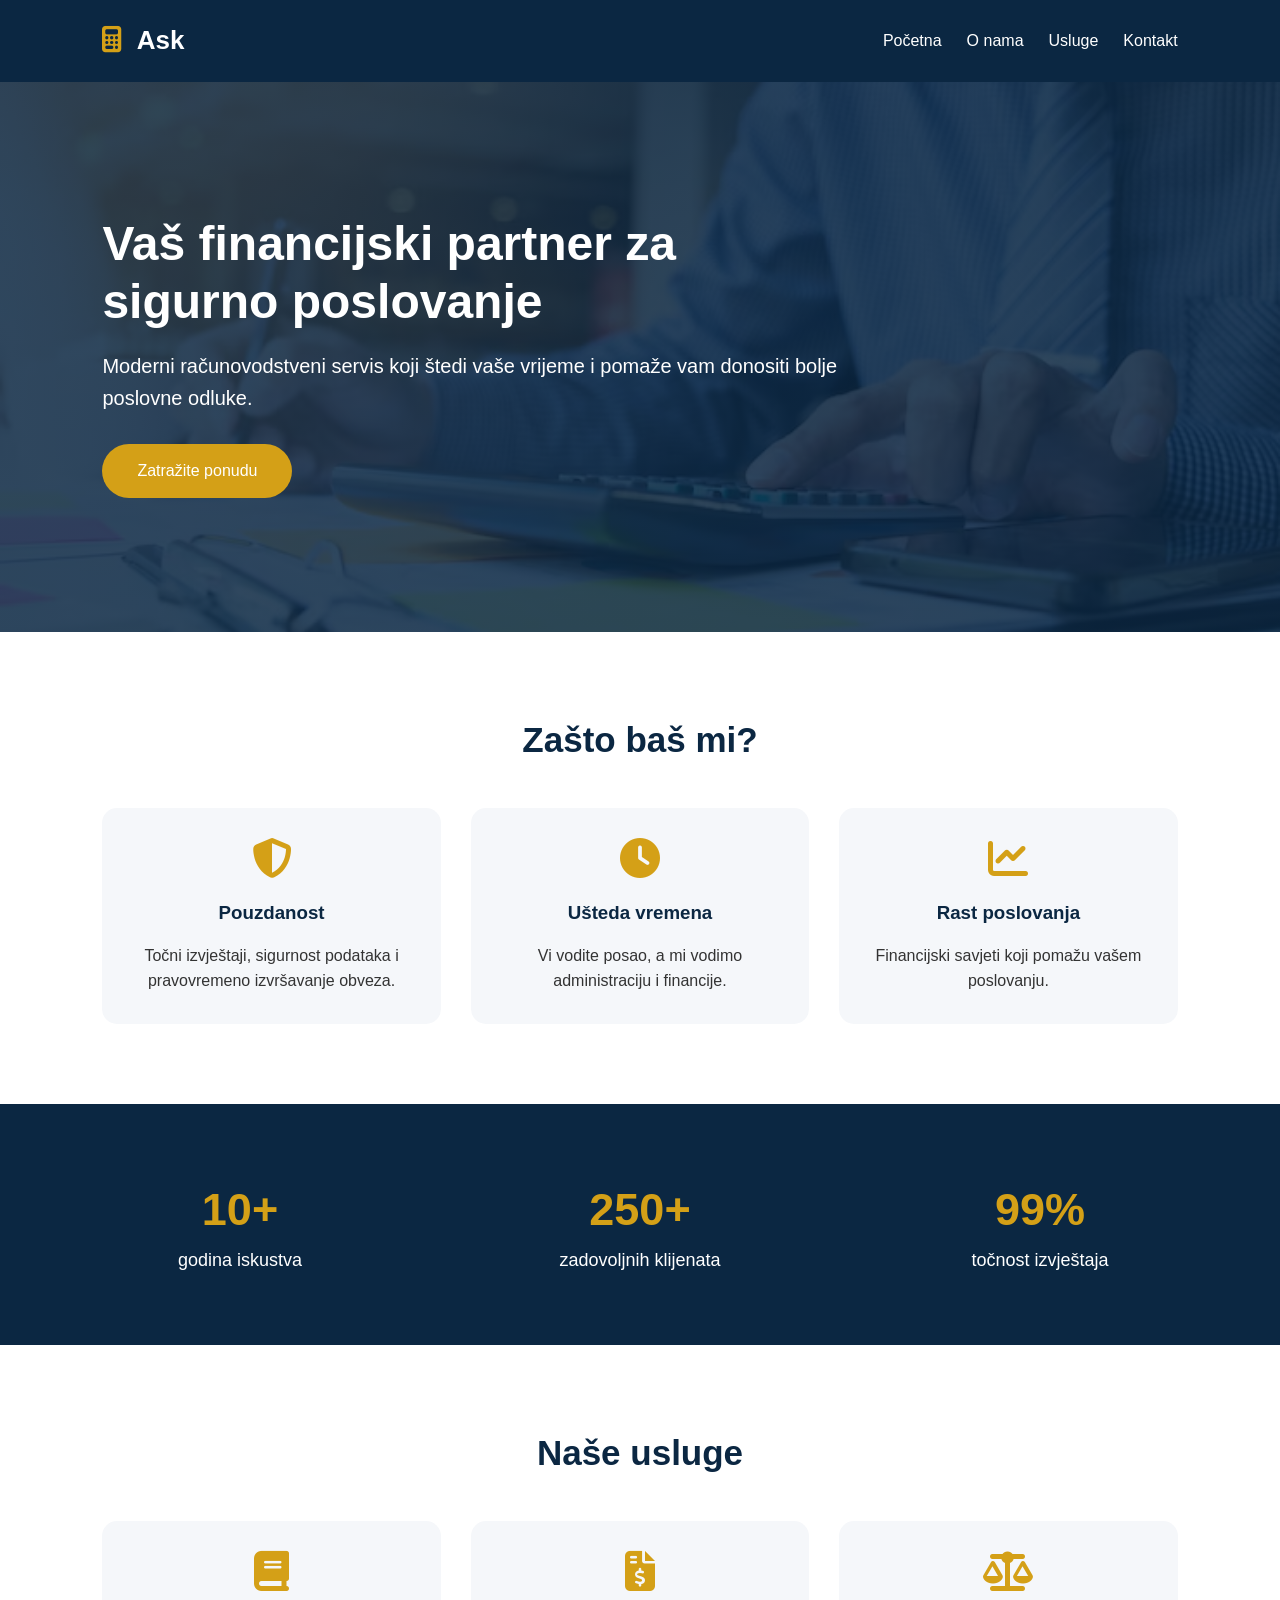
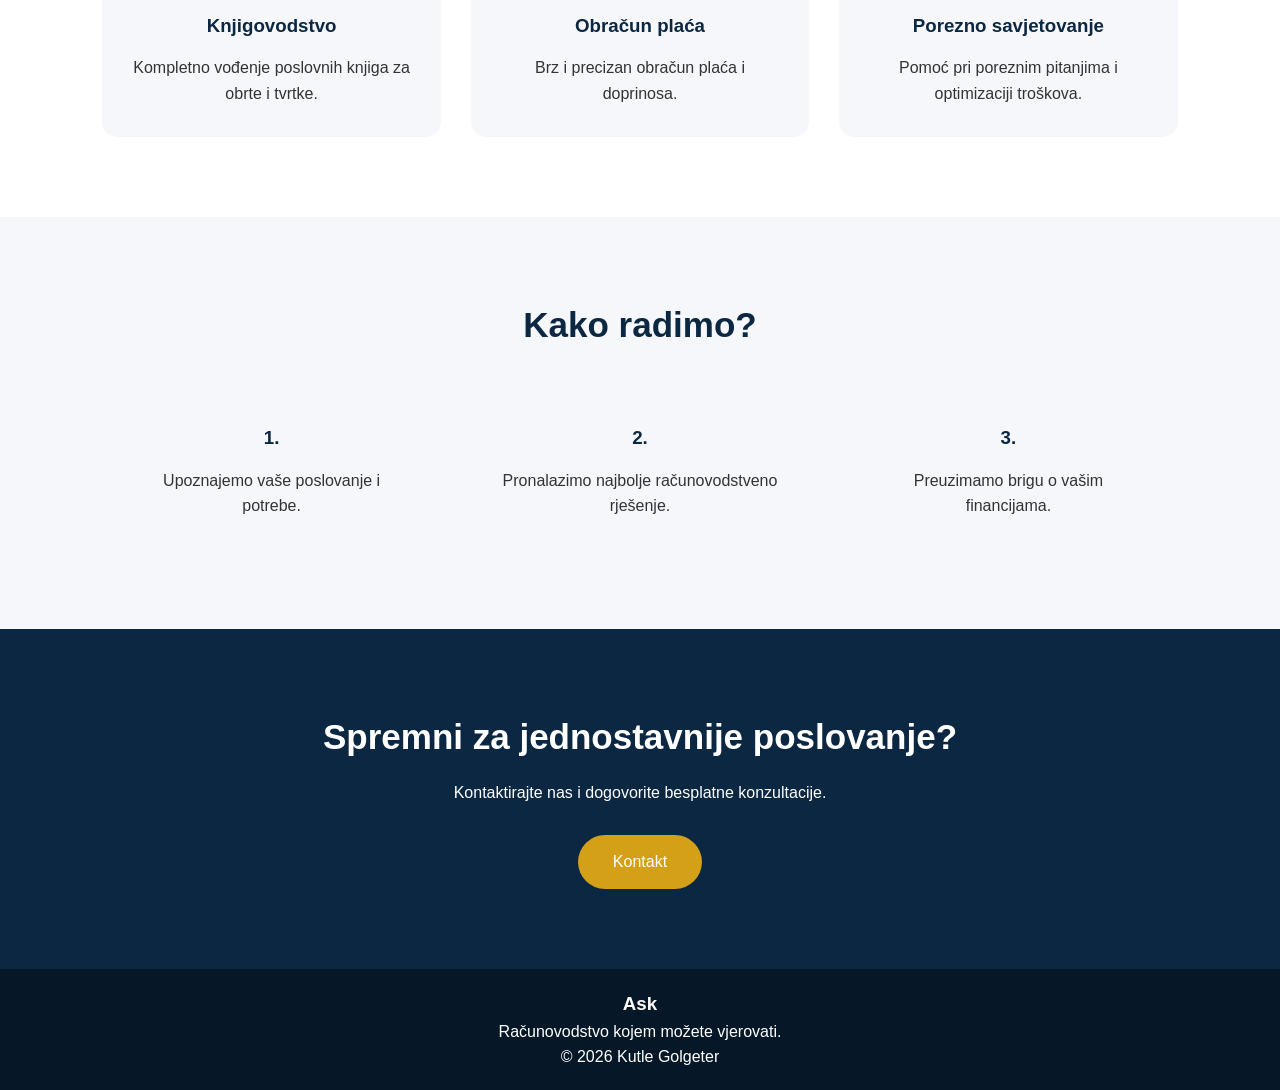
==== index.html @ bf4a8818 "WIP" ====
<!doctype html>
<html lang="hr">
  <head>
    <meta charset="UTF-8" />

    <meta name="viewport" content="width=device-width, initial-scale=1.0" />

    <meta
      name="description"
      content="Aks računovodstveni servis - knjigovodstvo, obračun plaća i porezno savjetovanje za poduzetnike."
    />

    <title>Ask | Računovodstveni servis</title>

    <link rel="stylesheet" href="css/style.css" />

    <!-- Font Awesome ikone -->

    <link
      rel="stylesheet"
      href="https://cdnjs.cloudflare.com/ajax/libs/font-awesome/6.5.1/css/all.min.css"
    />
  </head>

  <body>
    <header>
      <div class="logo">
        <i class="fa-solid fa-calculator"></i>

        Ask
      </div>

      <nav id="menu">
        <a href="index.html">Početna</a>
        <a href="o-nama.html">O nama</a>
        <a href="usluge.html">Usluge</a>
        <a href="kontakt.html">Kontakt</a>
      </nav>

      <div class="hamburger" onclick="toggleMenu()">
        <i class="fa-solid fa-bars"></i>
      </div>
    </header>

    <section class="hero">
      <div class="hero-content">
        <h1>Vaš financijski partner za sigurno poslovanje</h1>

        <p>
          Moderni računovodstveni servis koji štedi vaše vrijeme i pomaže vam
          donositi bolje poslovne odluke.
        </p>

        <a class="btn" href="kontakt.html"> Zatražite ponudu </a>
      </div>
    </section>

    <section>
      <h2 class="title">Zašto baš mi?</h2>

      <div class="services">
        <div class="card">
          <i class="fa-solid fa-shield-halved icon"></i>

          <h3>Pouzdanost</h3>

          <p>
            Točni izvještaji, sigurnost podataka i pravovremeno izvršavanje
            obveza.
          </p>
        </div>

        <div class="card">
          <i class="fa-solid fa-clock icon"></i>

          <h3>Ušteda vremena</h3>

          <p>Vi vodite posao, a mi vodimo administraciju i financije.</p>
        </div>

        <div class="card">
          <i class="fa-solid fa-chart-line icon"></i>

          <h3>Rast poslovanja</h3>

          <p>Financijski savjeti koji pomažu vašem poslovanju.</p>
        </div>
      </div>
    </section>

    <section class="stats">
      <div class="stats-container">
        <div>
          <h2>10+</h2>
          <p>godina iskustva</p>
        </div>

        <div>
          <h2>250+</h2>
          <p>zadovoljnih klijenata</p>
        </div>

        <div>
          <h2>99%</h2>
          <p>točnost izvještaja</p>
        </div>
      </div>
    </section>

    <section>
      <h2 class="title">Naše usluge</h2>

      <div class="services">
        <div class="card">
          <i class="fa-solid fa-book icon"></i>

          <h3>Knjigovodstvo</h3>

          <p>Kompletno vođenje poslovnih knjiga za obrte i tvrtke.</p>
        </div>

        <div class="card">
          <i class="fa-solid fa-file-invoice-dollar icon"></i>

          <h3>Obračun plaća</h3>

          <p>Brz i precizan obračun plaća i doprinosa.</p>
        </div>

        <div class="card">
          <i class="fa-solid fa-scale-balanced icon"></i>

          <h3>Porezno savjetovanje</h3>

          <p>Pomoć pri poreznim pitanjima i optimizaciji troškova.</p>
        </div>
      </div>
    </section>

    <section class="process">
      <h2 class="title">Kako radimo?</h2>

      <div class="services">
        <div class="card">
          <h3>1.</h3>

          <p>Upoznajemo vaše poslovanje i potrebe.</p>
        </div>

        <div class="card">
          <h3>2.</h3>

          <p>Pronalazimo najbolje računovodstveno rješenje.</p>
        </div>

        <div class="card">
          <h3>3.</h3>

          <p>Preuzimamo brigu o vašim financijama.</p>
        </div>
      </div>
    </section>

    <section class="contact">
      <h2>Spremni za jednostavnije poslovanje?</h2>

      <p>Kontaktirajte nas i dogovorite besplatne konzultacije.</p>

      <a class="btn" href="kontakt.html"> Kontakt </a>
    </section>

    <footer>
      <h3>Ask</h3>

      <p>Računovodstvo kojem možete vjerovati.</p>

      <p>© 2026 Kutle Golgeter</p>
    </footer>

    <script>
      function toggleMenu() {
        document.getElementById("menu").classList.toggle("active");
      }
    </script>
  </body>
</html>
---- css/style.css ----
* {
  margin: 0;
  padding: 0;
  box-sizing: border-box;
}

html {
  scroll-behavior: smooth;
}

body {
  font-family: "Segoe UI", Arial, sans-serif;
  color: #333;
  line-height: 1.6;
  overflow-x: hidden;
}

/* HEADER */

header {
  background: #0b2742;
  color: white;
  padding: 20px 8%;
  position: relative;
  display: flex;
  justify-content: space-between;
  align-items: center;
  flex-wrap: wrap;
}

.logo {
  font-size: 26px;
  font-weight: 700;
}

nav {
  display: flex;
  gap: 25px;
}

nav a {
  color: white;
  text-decoration: none;
  transition: 0.3s;
}

nav a:hover {
  color: #d4a017;
}

/* HERO */

.hero {
  min-height: 550px;

  display: flex;

  align-items: center;

  padding: 60px 8%;

  color: white;

  background:
    linear-gradient(rgba(11, 39, 66, 0.85), rgba(11, 39, 66, 0.85)),
    url("../images/slika.jpg");

  background-size: cover;

  background-position: center;
}

.hero div {
  max-width: 750px;
}

.hero h1 {
  font-size: clamp(32px, 5vw, 48px);

  line-height: 1.2;
}

.hero p {
  font-size: clamp(16px, 2vw, 20px);

  margin-top: 20px;
}

/* BUTTON */

.btn {
  display: inline-block;

  margin-top: 30px;

  padding: 14px 35px;

  background: #d4a017;

  color: white;

  text-decoration: none;

  border-radius: 30px;

  transition: 0.3s;
}

.btn:hover {
  transform: translateY(-3px);
}

/* SECTIONS */

section {
  padding: 80px 8%;
}

.title {
  text-align: center;

  color: #0b2742;

  font-size: clamp(28px, 4vw, 35px);

  margin-bottom: 40px;
}

/* CONTENT */

.content {
  max-width: 900px;

  margin: auto;

  text-align: center;

  font-size: 18px;
}

/* SERVICES */

.services {
  display: grid;

  grid-template-columns: repeat(auto-fit, minmax(250px, 1fr));

  gap: 30px;
}

.card {
  background: #f5f7fa;

  padding: 30px;

  border-radius: 15px;

  text-align: center;

  transition: 0.3s;
}

.card:hover {
  transform: translateY(-5px);
}

.card h3 {
  color: #0b2742;

  margin-bottom: 15px;
}

/* CONTACT */

.contact {
  background: #0b2742;

  color: white;

  text-align: center;
}

form {
  max-width: 500px;

  margin: 30px auto;
}

input,
textarea {
  width: 100%;

  padding: 15px;

  margin-bottom: 15px;

  border-radius: 8px;

  border: none;

  font-size: 16px;
}

textarea {
  resize: vertical;

  min-height: 120px;
}

button {
  padding: 14px 35px;

  background: #d4a017;

  border: none;

  color: white;

  border-radius: 30px;

  cursor: pointer;

  font-size: 16px;
}

/* FOOTER */

footer {
  background: #061827;

  color: white;

  text-align: center;

  padding: 20px;
}

/* TABLET */

@media (max-width: 900px) {
  header {
    padding: 20px 5%;
  }

  section {
    padding: 60px 5%;
  }

  .hero {
    padding: 50px 5%;
  }
}


/* MODERN DODACI */

.logo i {
  color: #d4a017;

  margin-right: 8px;
}

.hamburger {
  display: none;

  font-size: 28px;

  cursor: pointer;
}

.icon {
  font-size: 40px;

  color: #d4a017;

  margin-bottom: 20px;
}

.card {
  transition: 0.4s;
}

.card:hover {
  transform: translateY(-10px);

  box-shadow: 0 15px 30px rgba(0, 0, 0, 0.15);
}

/* FIX STATS */

.stats {
  width: 100%;
  background: #0b2742;
  padding: 70px 0;
}

.stats-container {
  width: 100%;
  max-width: 1200px;
  margin: 0 auto;

  display: flex;
  flex-direction: row;

  justify-content: space-around;
  align-items: center;

  text-align: center;
}

.stats-container div {
  flex: 1;
}

.stats-container h2 {
  font-size: 45px;
  color: #d4a017;
  margin: 0;
}

.stats-container p {
  color: white;
  font-size: 18px;
}

@media (max-width: 700px) {
  .stats-container {
    flex-direction: column;
  }
}

.process {
  background: #f5f7fa;
}

.contact h2 {
  font-size: 35px;

  margin-bottom: 15px;
}

/* ANIMACIJE */

.hero-content {
  animation: show 0.9s ease;
}

@keyframes show {
  from {
    opacity: 0;

    transform: translateY(40px);
  }

  to {
    opacity: 1;

    transform: translateY(0);
  }
}

/* MOBILE MENU */

/* HAMBURGER MENU */

.hamburger {

    display:none;

    font-size:30px;

    cursor:pointer;

    color:white;

    margin-left:auto;

}

@media(max-width:700px){


header{

    flex-direction:row;

    justify-content:space-between;

    align-items:center;

    padding:20px 5%;

}


nav{

    display:none;

    position:absolute;

    top:75px;

    left:0;

    width:100%;

    background:#0b2742;

    flex-direction:column;

    text-align:center;

    padding:20px 0;

}


nav.active{

    display:flex;

}



.hamburger{

    display:block;

}


}
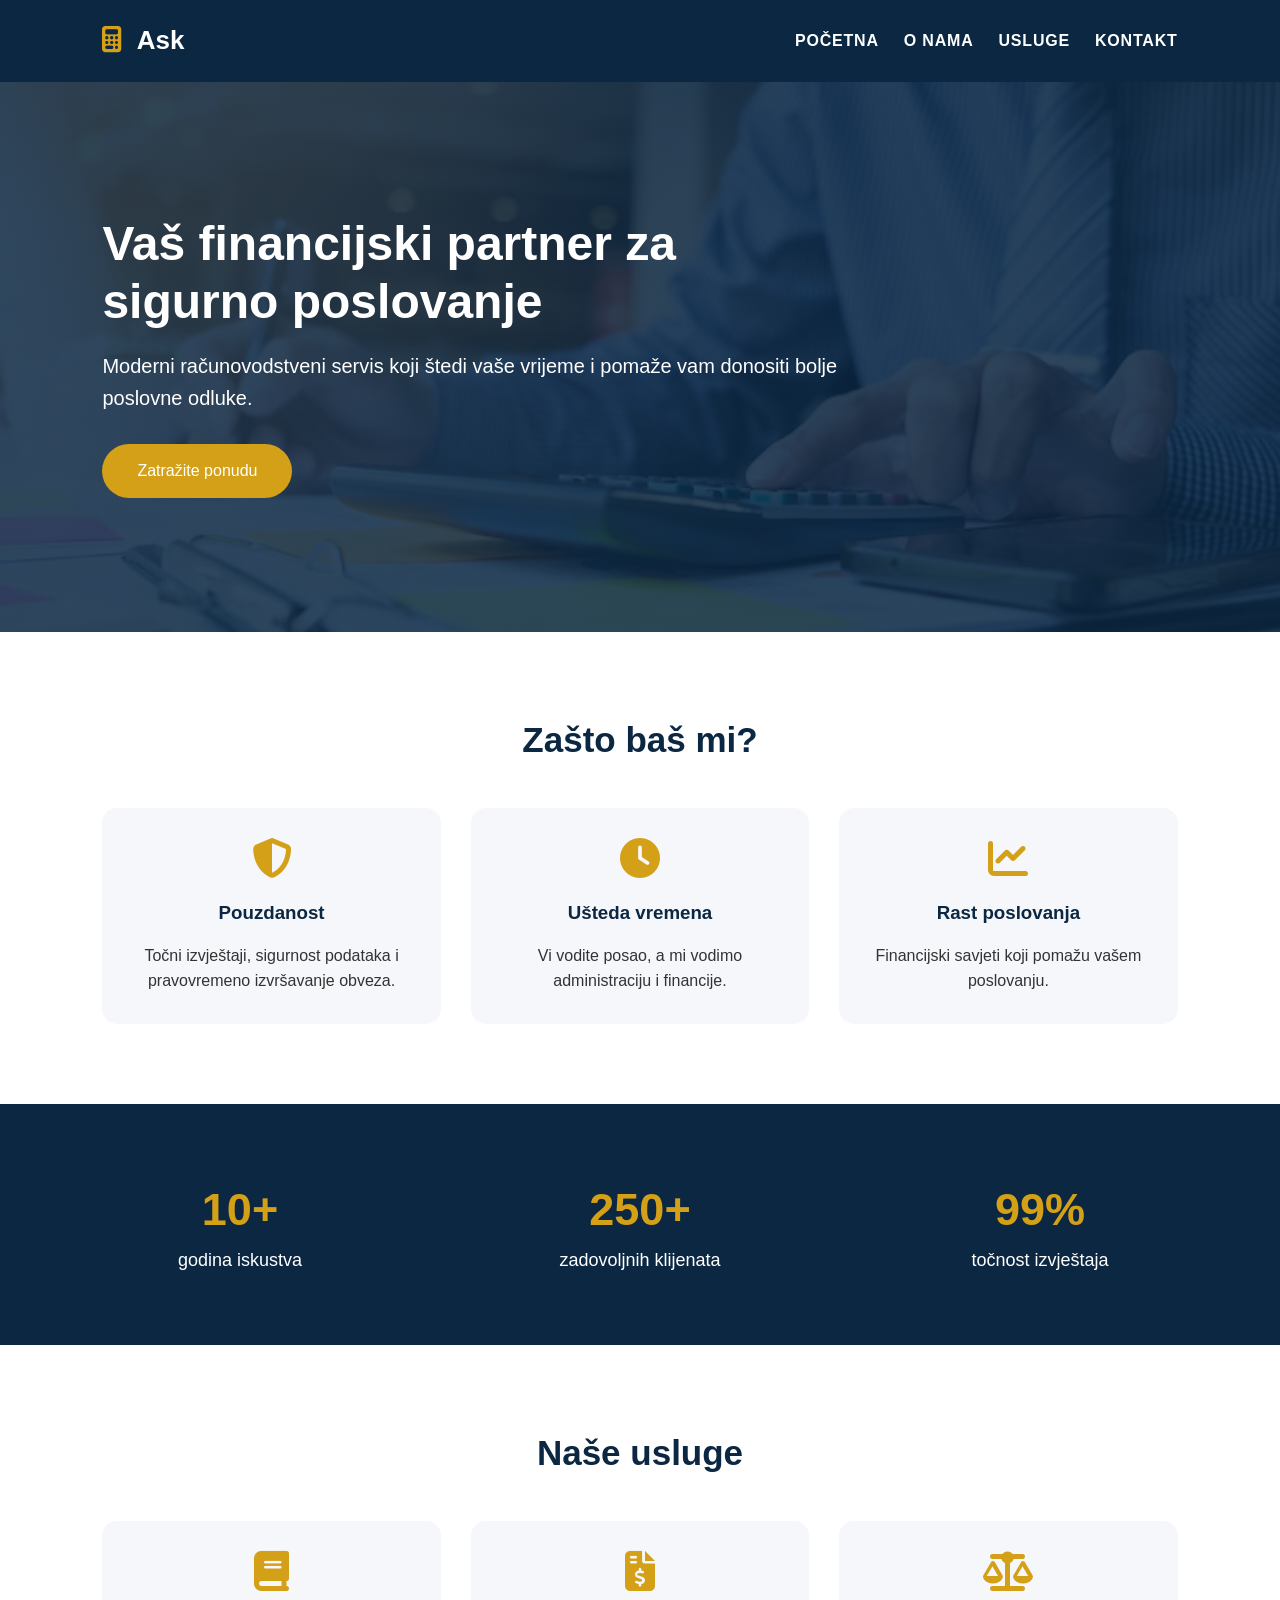
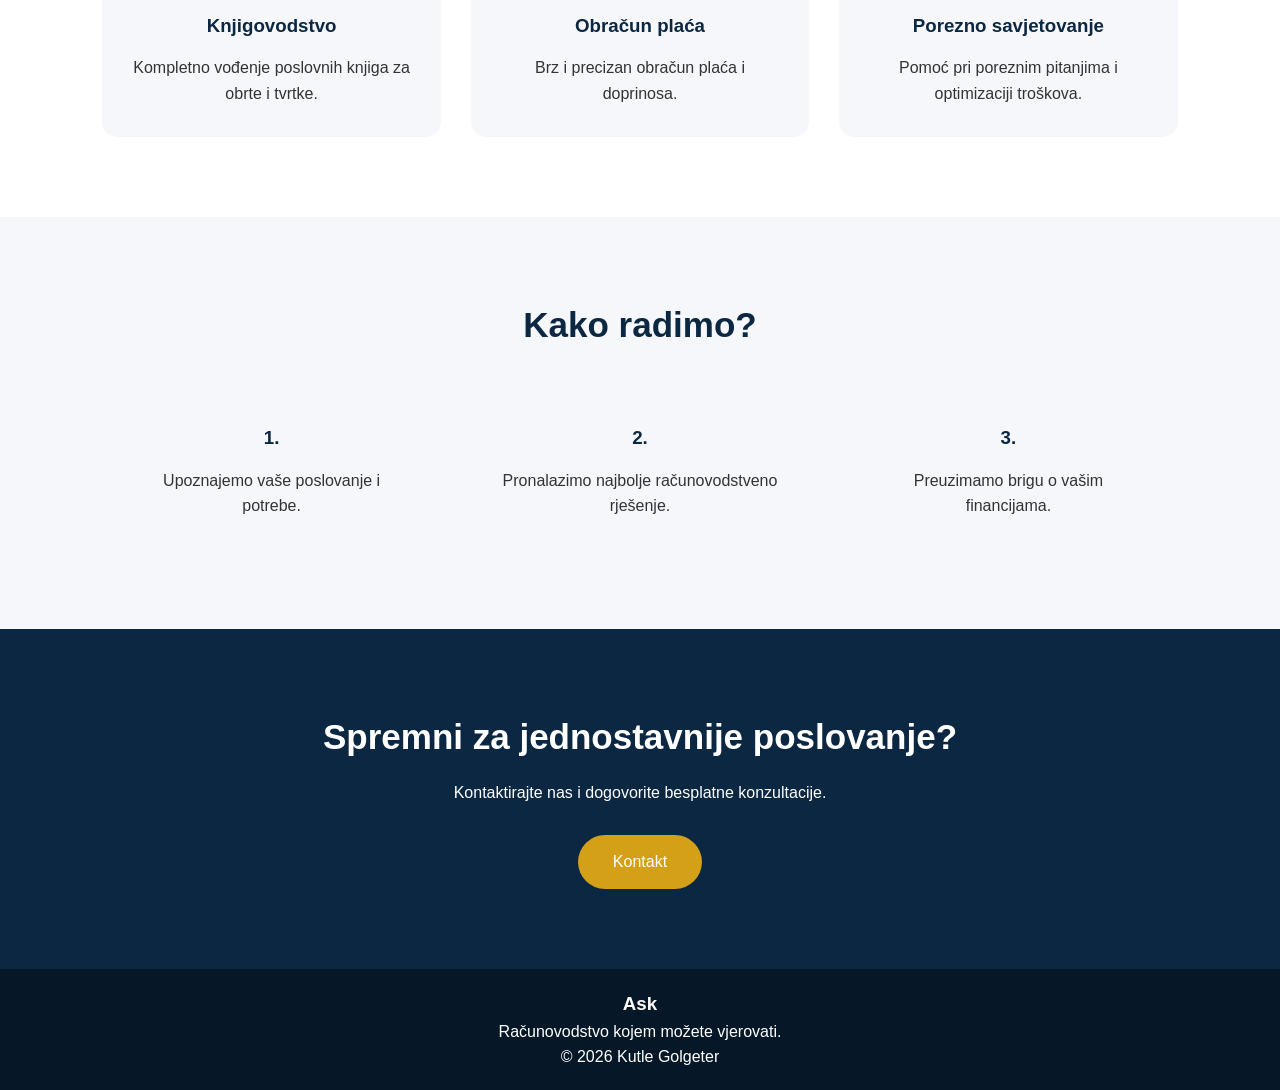
==== commit 26fa2457: "WIP" ====
--- a/index.html
+++ b/index.html
@@ -26,15 +26,14 @@
     <header>
       <div class="logo">
         <i class="fa-solid fa-calculator"></i>
-
         Ask
       </div>
 
       <nav id="menu">
-        <a href="index.html">Početna</a>
-        <a href="o-nama.html">O nama</a>
-        <a href="usluge.html">Usluge</a>
-        <a href="kontakt.html">Kontakt</a>
+        <a href="index.html">POČETNA</a>
+        <a href="o-nama.html">O NAMA</a>
+        <a href="usluge.html">USLUGE</a>
+        <a href="kontakt.html">KONTAKT</a>
       </nav>
 
       <div class="hamburger" onclick="toggleMenu()">
--- a/css/style.css
+++ b/css/style.css
@@ -41,13 +41,31 @@
 nav a {
   color: white;
   text-decoration: none;
-  transition: 0.3s;
+  font-weight: 700;
+  font-size: 16px;
+  letter-spacing: 0.8px;
+  position: relative;
+  transition: 0.3s ease;
+}
+
+nav a::after {
+  content: "";
+  position: absolute;
+  left: 0;
+  bottom: -6px;
+  width: 0;
+  height: 2px;
+  background:  #d4a017;;
+  transition: width 0.3s ease;
+}
+
+nav a:hover::after {
+  width: 100%;
 }
 
 nav a:hover {
-  color: #d4a017;
-}
-
+  color:  #d4a017;
+}
 /* HERO */
 
 .hero {
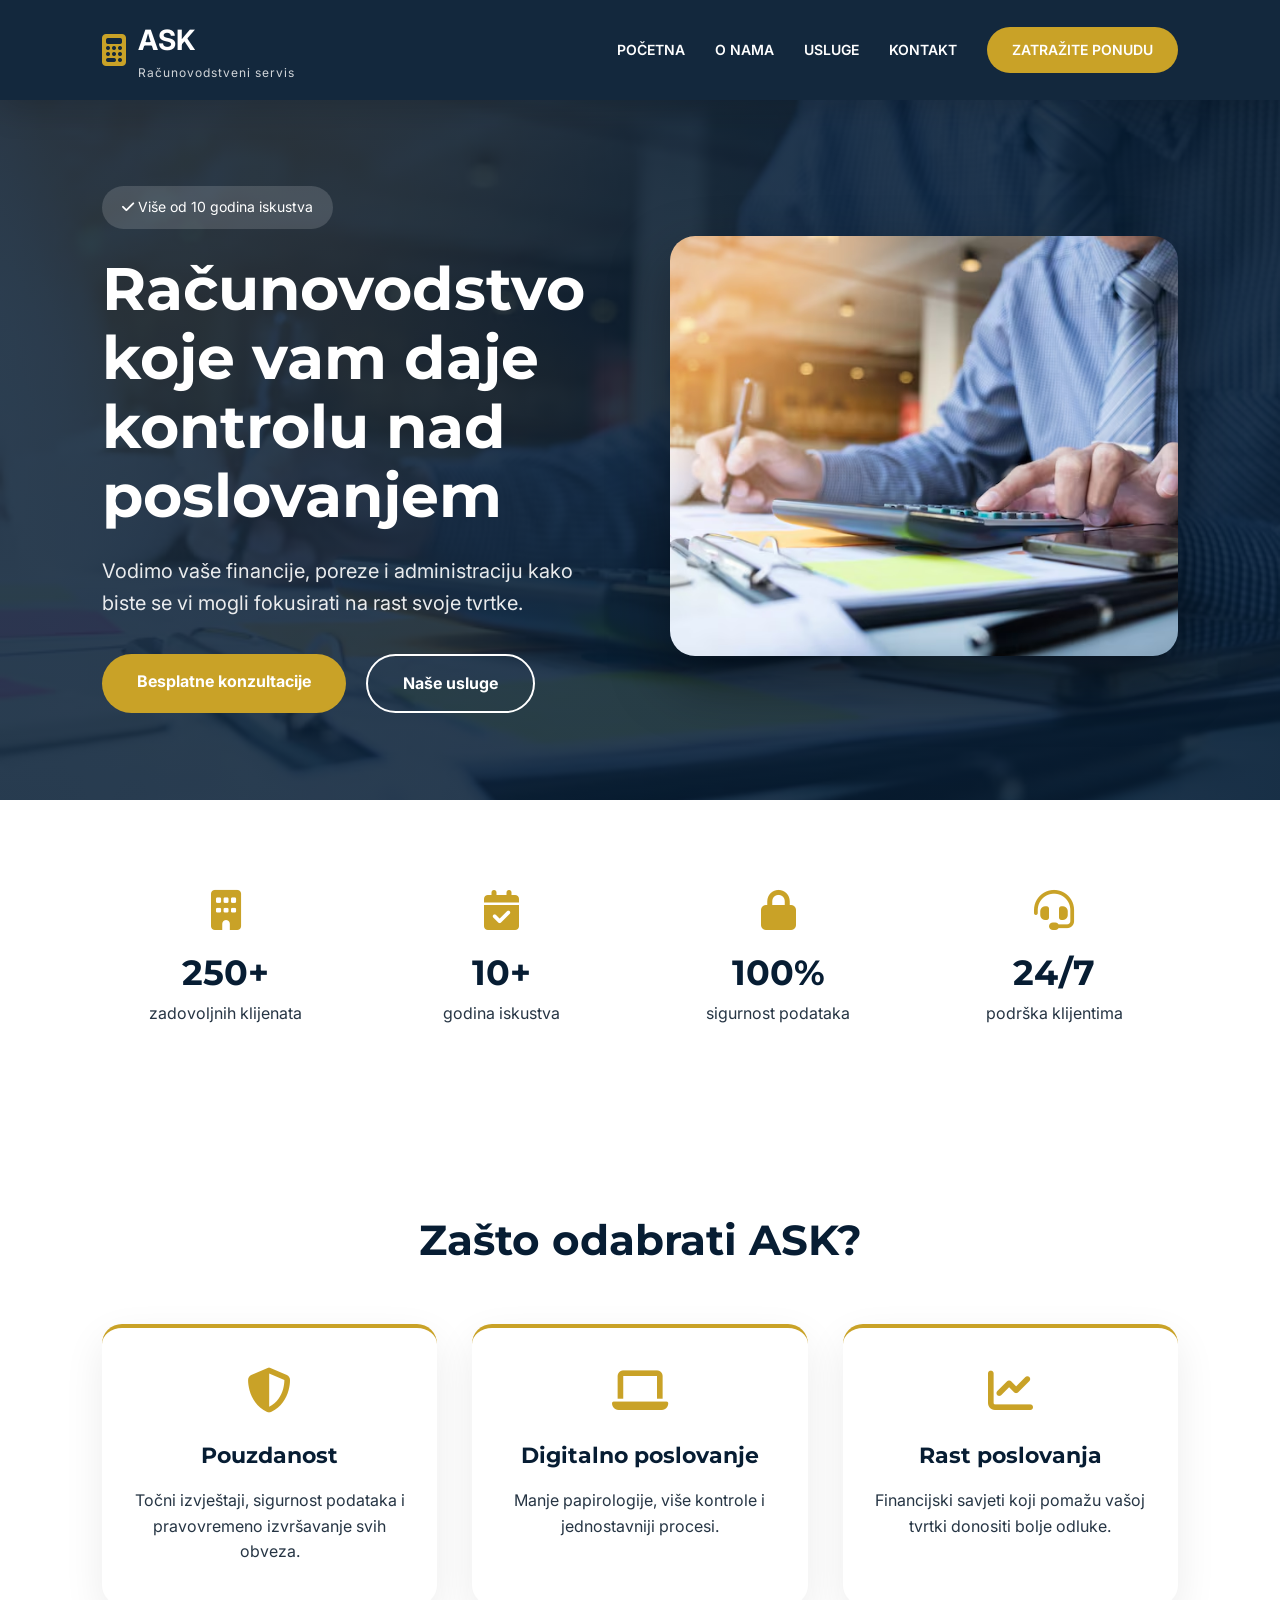
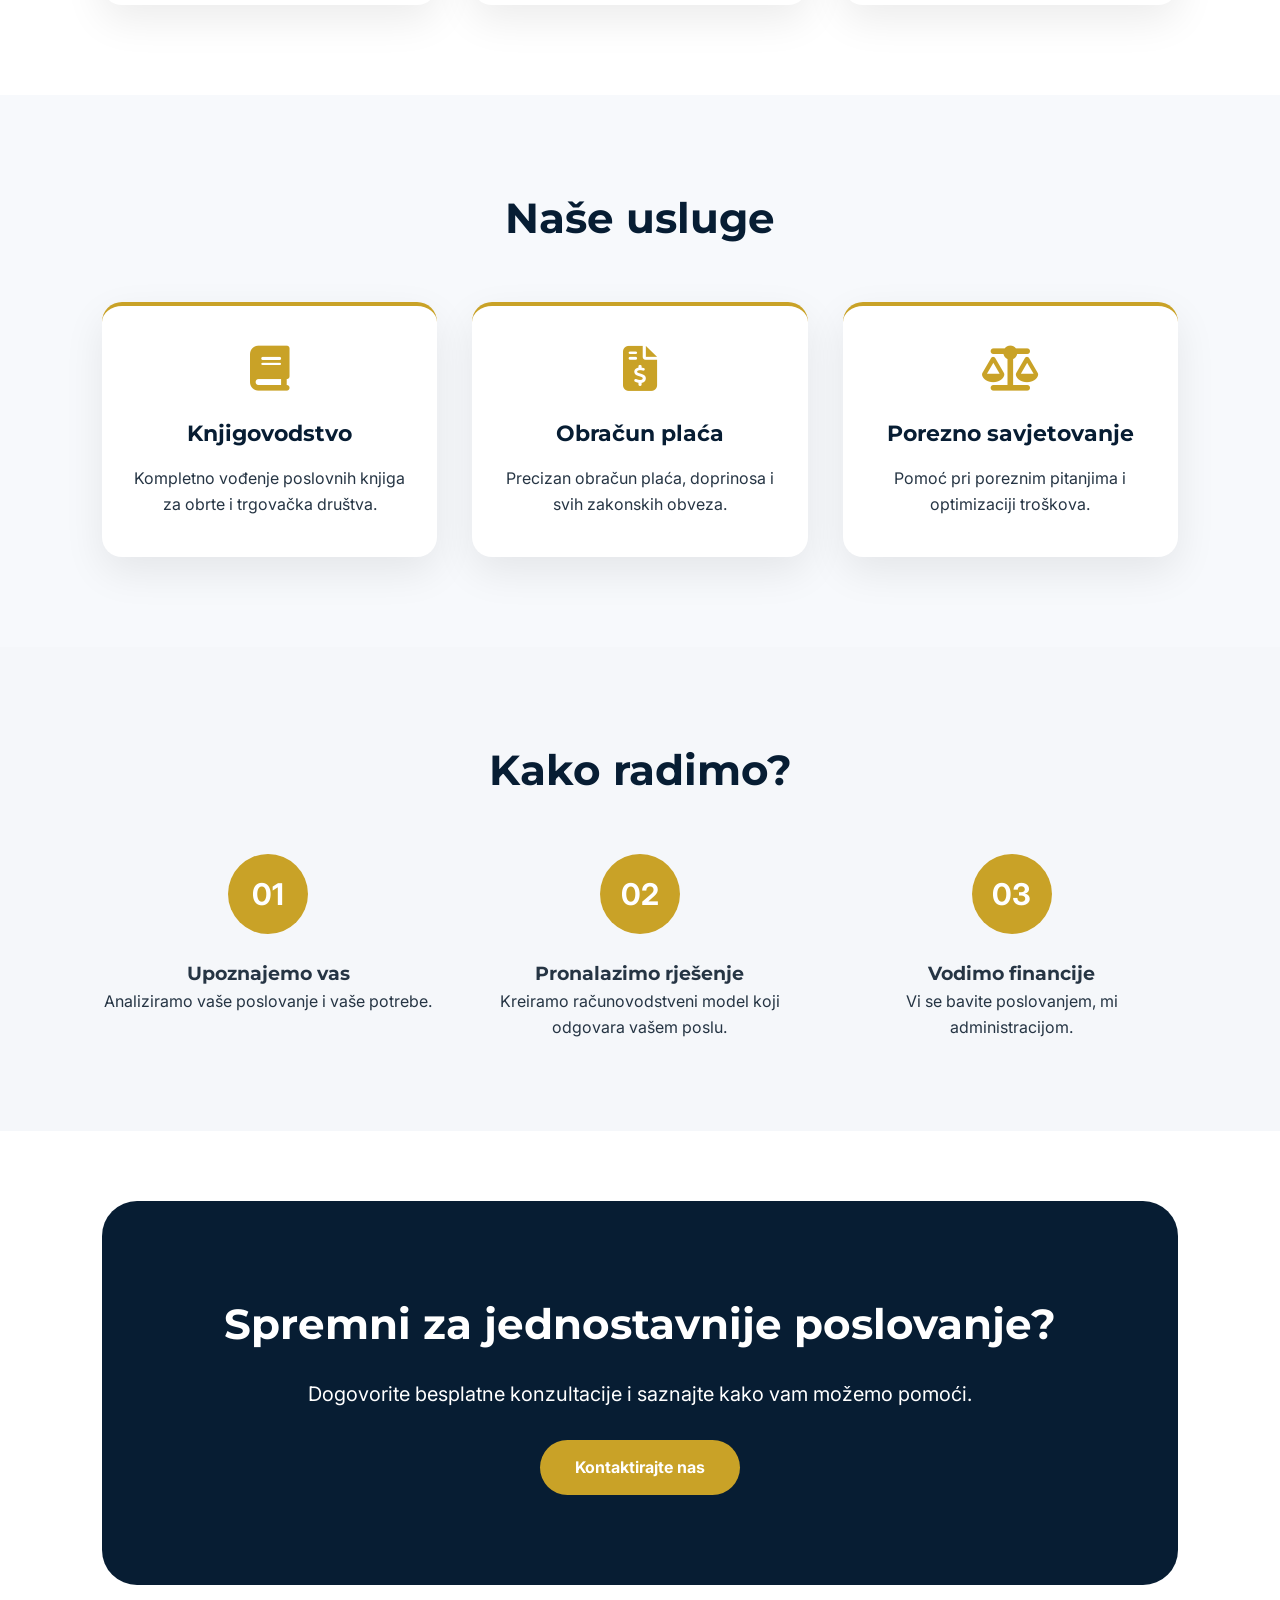
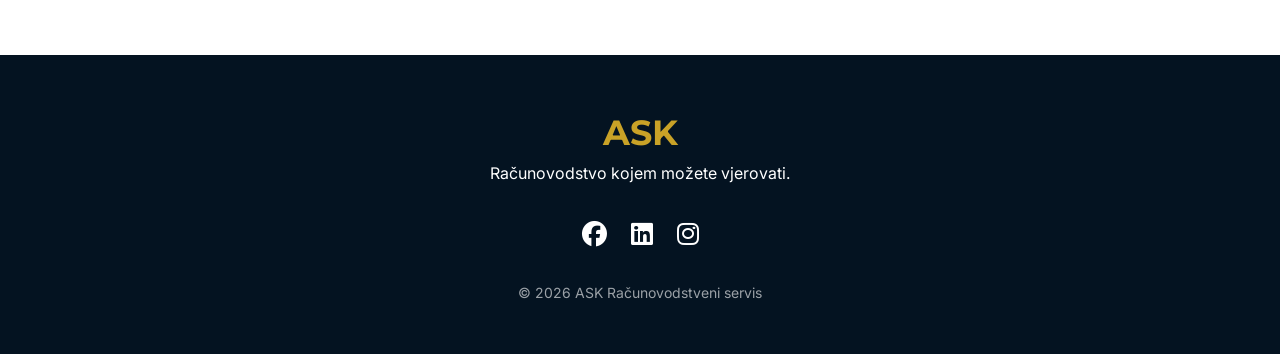
==== commit bfabd1b4: "redesign" ====
--- a/index.html
+++ b/index.html
@@ -1,185 +1,568 @@
 <!doctype html>
 <html lang="hr">
-  <head>
-    <meta charset="UTF-8" />
-
-    <meta name="viewport" content="width=device-width, initial-scale=1.0" />
-
-    <meta
-      name="description"
-      content="Aks računovodstveni servis - knjigovodstvo, obračun plaća i porezno savjetovanje za poduzetnike."
-    />
-
-    <title>Ask | Računovodstveni servis</title>
-
-    <link rel="stylesheet" href="css/style.css" />
-
-    <!-- Font Awesome ikone -->
-
-    <link
-      rel="stylesheet"
-      href="https://cdnjs.cloudflare.com/ajax/libs/font-awesome/6.5.1/css/all.min.css"
-    />
-  </head>
-
-  <body>
-    <header>
-      <div class="logo">
-        <i class="fa-solid fa-calculator"></i>
-        Ask
-      </div>
-
-      <nav id="menu">
-        <a href="index.html">POČETNA</a>
-        <a href="o-nama.html">O NAMA</a>
-        <a href="usluge.html">USLUGE</a>
-        <a href="kontakt.html">KONTAKT</a>
-      </nav>
-
-      <div class="hamburger" onclick="toggleMenu()">
-        <i class="fa-solid fa-bars"></i>
-      </div>
-    </header>
-
-    <section class="hero">
-      <div class="hero-content">
-        <h1>Vaš financijski partner za sigurno poslovanje</h1>
-
-        <p>
-          Moderni računovodstveni servis koji štedi vaše vrijeme i pomaže vam
-          donositi bolje poslovne odluke.
-        </p>
-
-        <a class="btn" href="kontakt.html"> Zatražite ponudu </a>
-      </div>
-    </section>
-
-    <section>
-      <h2 class="title">Zašto baš mi?</h2>
-
-      <div class="services">
-        <div class="card">
-          <i class="fa-solid fa-shield-halved icon"></i>
-
-          <h3>Pouzdanost</h3>
-
-          <p>
-            Točni izvještaji, sigurnost podataka i pravovremeno izvršavanje
-            obveza.
-          </p>
-        </div>
-
-        <div class="card">
-          <i class="fa-solid fa-clock icon"></i>
-
-          <h3>Ušteda vremena</h3>
-
-          <p>Vi vodite posao, a mi vodimo administraciju i financije.</p>
-        </div>
-
-        <div class="card">
-          <i class="fa-solid fa-chart-line icon"></i>
-
-          <h3>Rast poslovanja</h3>
-
-          <p>Financijski savjeti koji pomažu vašem poslovanju.</p>
-        </div>
-      </div>
-    </section>
-
-    <section class="stats">
-      <div class="stats-container">
-        <div>
-          <h2>10+</h2>
-          <p>godina iskustva</p>
-        </div>
-
-        <div>
-          <h2>250+</h2>
-          <p>zadovoljnih klijenata</p>
-        </div>
-
-        <div>
-          <h2>99%</h2>
-          <p>točnost izvještaja</p>
-        </div>
-      </div>
-    </section>
-
-    <section>
-      <h2 class="title">Naše usluge</h2>
-
-      <div class="services">
-        <div class="card">
-          <i class="fa-solid fa-book icon"></i>
-
-          <h3>Knjigovodstvo</h3>
-
-          <p>Kompletno vođenje poslovnih knjiga za obrte i tvrtke.</p>
-        </div>
-
-        <div class="card">
-          <i class="fa-solid fa-file-invoice-dollar icon"></i>
-
-          <h3>Obračun plaća</h3>
-
-          <p>Brz i precizan obračun plaća i doprinosa.</p>
-        </div>
-
-        <div class="card">
-          <i class="fa-solid fa-scale-balanced icon"></i>
-
-          <h3>Porezno savjetovanje</h3>
-
-          <p>Pomoć pri poreznim pitanjima i optimizaciji troškova.</p>
-        </div>
-      </div>
-    </section>
-
-    <section class="process">
-      <h2 class="title">Kako radimo?</h2>
-
-      <div class="services">
-        <div class="card">
-          <h3>1.</h3>
-
-          <p>Upoznajemo vaše poslovanje i potrebe.</p>
-        </div>
-
-        <div class="card">
-          <h3>2.</h3>
-
-          <p>Pronalazimo najbolje računovodstveno rješenje.</p>
-        </div>
-
-        <div class="card">
-          <h3>3.</h3>
-
-          <p>Preuzimamo brigu o vašim financijama.</p>
-        </div>
-      </div>
-    </section>
-
-    <section class="contact">
-      <h2>Spremni za jednostavnije poslovanje?</h2>
-
-      <p>Kontaktirajte nas i dogovorite besplatne konzultacije.</p>
-
-      <a class="btn" href="kontakt.html"> Kontakt </a>
-    </section>
-
-    <footer>
-      <h3>Ask</h3>
-
-      <p>Računovodstvo kojem možete vjerovati.</p>
-
-      <p>© 2026 Kutle Golgeter</p>
-    </footer>
-
-    <script>
-      function toggleMenu() {
-        document.getElementById("menu").classList.toggle("active");
-      }
-    </script>
-  </body>
-</html>
+<head>
+
+<meta charset="UTF-8">
+
+<meta name="viewport" content="width=device-width, initial-scale=1.0">
+
+<meta name="description" content="ASK računovodstveni servis - knjigovodstvo, obračun plaća i porezno savjetovanje za poduzetnike.">
+
+<title>ASK | Računovodstveni servis</title>
+
+
+<link rel="stylesheet" href="css/style.css">
+
+
+<link rel="preconnect" href="https://fonts.googleapis.com">
+<link rel="preconnect" href="https://fonts.gstatic.com" crossorigin>
+
+<link href="https://fonts.googleapis.com/css2?family=Inter:wght@400;500;600;700&family=Montserrat:wght@700;800&display=swap" rel="stylesheet">
+
+
+<link rel="stylesheet" href="https://cdnjs.cloudflare.com/ajax/libs/font-awesome/6.5.1/css/all.min.css">
+
+
+</head>
+
+
+<body>
+
+
+<!-- HEADER -->
+
+<header>
+
+
+<div class="logo">
+
+<i class="fa-solid fa-calculator"></i>
+
+<div>
+<strong>ASK</strong>
+<span>Računovodstveni servis</span>
+</div>
+
+</div>
+
+
+
+<nav id="menu">
+
+<a href="index.html">Početna</a>
+<a href="o-nama.html">O nama</a>
+<a href="usluge.html">Usluge</a>
+<a href="kontakt.html">Kontakt</a>
+
+<a class="nav-btn" href="kontakt.html">
+Zatražite ponudu
+</a>
+
+</nav>
+
+
+
+<div class="hamburger" onclick="toggleMenu()">
+
+<i class="fa-solid fa-bars"></i>
+
+</div>
+
+
+</header>
+
+
+
+
+<!-- HERO -->
+
+
+<section class="hero">
+
+
+<div class="hero-text">
+
+
+<div class="badge">
+
+<i class="fa-solid fa-check"></i>
+
+Više od 10 godina iskustva
+
+</div>
+
+
+
+<h1>
+
+Računovodstvo koje vam daje kontrolu nad poslovanjem
+
+</h1>
+
+
+
+<p>
+
+Vodimo vaše financije, poreze i administraciju
+kako biste se vi mogli fokusirati na rast svoje tvrtke.
+
+</p>
+
+
+
+<div class="hero-buttons">
+
+
+<a class="btn" href="kontakt.html">
+
+Besplatne konzultacije
+
+</a>
+
+
+<a class="outline-btn" href="usluge.html">
+
+Naše usluge
+
+</a>
+
+
+</div>
+
+
+
+</div>
+
+
+
+<div class="hero-image">
+
+
+<img src="images/slika.jpg" alt="Računovodstveni servis">
+
+
+</div>
+
+
+
+</section>
+
+
+
+
+
+<!-- TRUST -->
+
+
+<section class="trust">
+
+
+<div>
+
+<i class="fa-solid fa-building"></i>
+
+<h3>250+</h3>
+
+<p>zadovoljnih klijenata</p>
+
+</div>
+
+
+
+<div>
+
+<i class="fa-solid fa-calendar-check"></i>
+
+<h3>10+</h3>
+
+<p>godina iskustva</p>
+
+</div>
+
+
+
+<div>
+
+<i class="fa-solid fa-lock"></i>
+
+<h3>100%</h3>
+
+<p>sigurnost podataka</p>
+
+</div>
+
+
+
+<div>
+
+<i class="fa-solid fa-headset"></i>
+
+<h3>24/7</h3>
+
+<p>podrška klijentima</p>
+
+</div>
+
+
+</section>
+
+
+
+
+
+<!-- WHY -->
+
+
+<section>
+
+
+<h2 class="title">
+
+Zašto odabrati ASK?
+
+</h2>
+
+
+
+<div class="cards">
+
+
+<div class="card">
+
+
+<i class="fa-solid fa-shield-halved"></i>
+
+
+<h3>Pouzdanost</h3>
+
+
+<p>
+
+Točni izvještaji, sigurnost podataka
+i pravovremeno izvršavanje svih obveza.
+
+</p>
+
+
+</div>
+
+
+
+
+
+<div class="card">
+
+
+<i class="fa-solid fa-laptop"></i>
+
+
+<h3>Digitalno poslovanje</h3>
+
+
+<p>
+
+Manje papirologije,
+više kontrole i jednostavniji procesi.
+
+</p>
+
+
+</div>
+
+
+
+
+
+<div class="card">
+
+
+<i class="fa-solid fa-chart-line"></i>
+
+
+<h3>Rast poslovanja</h3>
+
+
+<p>
+
+Financijski savjeti koji pomažu
+vašoj tvrtki donositi bolje odluke.
+
+</p>
+
+
+</div>
+
+
+</div>
+
+
+</section>
+
+
+
+
+
+
+<!-- SERVICES -->
+
+
+<section class="services-section">
+
+
+<h2 class="title">
+
+Naše usluge
+
+</h2>
+
+
+
+<div class="cards">
+
+
+
+<div class="card">
+
+
+<i class="fa-solid fa-book"></i>
+
+
+<h3>Knjigovodstvo</h3>
+
+
+<p>
+
+Kompletno vođenje poslovnih knjiga
+za obrte i trgovačka društva.
+
+</p>
+
+
+</div>
+
+
+
+
+
+<div class="card">
+
+
+<i class="fa-solid fa-file-invoice-dollar"></i>
+
+
+<h3>Obračun plaća</h3>
+
+
+<p>
+
+Precizan obračun plaća,
+doprinosa i svih zakonskih obveza.
+
+</p>
+
+
+</div>
+
+
+
+
+
+<div class="card">
+
+
+<i class="fa-solid fa-scale-balanced"></i>
+
+
+<h3>Porezno savjetovanje</h3>
+
+
+<p>
+
+Pomoć pri poreznim pitanjima
+i optimizaciji troškova.
+
+</p>
+
+
+</div>
+
+
+</div>
+
+
+</section>
+
+
+
+
+
+<!-- PROCESS -->
+
+
+<section class="process">
+
+
+<h2 class="title">
+
+Kako radimo?
+
+</h2>
+
+
+
+<div class="steps">
+
+
+
+<div>
+
+<span>01</span>
+
+<h3>Upoznajemo vas</h3>
+
+<p>
+
+Analiziramo vaše poslovanje
+i vaše potrebe.
+
+</p>
+
+</div>
+
+
+
+<div>
+
+<span>02</span>
+
+<h3>Pronalazimo rješenje</h3>
+
+<p>
+
+Kreiramo računovodstveni model
+koji odgovara vašem poslu.
+
+</p>
+
+</div>
+
+
+
+<div>
+
+<span>03</span>
+
+<h3>Vodimo financije</h3>
+
+<p>
+
+Vi se bavite poslovanjem,
+mi administracijom.
+
+</p>
+
+</div>
+
+
+
+</div>
+
+
+</section>
+
+
+
+
+
+
+<!-- CTA -->
+
+
+<section class="cta">
+
+
+<h2>
+
+Spremni za jednostavnije poslovanje?
+
+</h2>
+
+
+<p>
+
+Dogovorite besplatne konzultacije
+i saznajte kako vam možemo pomoći.
+
+</p>
+
+
+
+<a class="btn" href="kontakt.html">
+
+Kontaktirajte nas
+
+</a>
+
+
+</section>
+
+
+
+
+
+
+<!-- FOOTER -->
+
+
+<footer>
+
+
+<h2>ASK</h2>
+
+
+<p>
+
+Računovodstvo kojem možete vjerovati.
+
+</p>
+
+
+<div class="social">
+
+<i class="fa-brands fa-facebook"></i>
+
+<i class="fa-brands fa-linkedin"></i>
+
+<i class="fa-brands fa-instagram"></i>
+
+</div>
+
+
+
+<p class="copy">
+
+© 2026 ASK Računovodstveni servis
+
+</p>
+
+
+</footer>
+
+
+
+
+<script>
+
+function toggleMenu(){
+
+document
+.getElementById("menu")
+.classList.toggle("active");
+
+}
+
+</script>
+
+
+</body>
+</html>
--- a/css/style.css
+++ b/css/style.css
@@ -4,364 +4,473 @@
   box-sizing: border-box;
 }
 
+:root {
+  --navy: #071d33;
+  --blue: #12395b;
+  --gold: #c9a227;
+  --light: #f7f9fc;
+  --text: #263544;
+}
+
 html {
   scroll-behavior: smooth;
 }
 
 body {
-  font-family: "Segoe UI", Arial, sans-serif;
-  color: #333;
+  font-family: "Inter", sans-serif;
+
+  color: var(--text);
+
   line-height: 1.6;
+
   overflow-x: hidden;
-}
-
-/* HEADER */
+
+  background: white;
+}
+
+h1,
+h2,
+h3 {
+  font-family: "Montserrat", sans-serif;
+}
+
+/* ================= HEADER ================= */
 
 header {
-  background: #0b2742;
-  color: white;
-  padding: 20px 8%;
-  position: relative;
+  position: sticky;
+
+  top: 0;
+
+  z-index: 1000;
+
   display: flex;
+
   justify-content: space-between;
+
   align-items: center;
-  flex-wrap: wrap;
+
+  padding: 18px 8%;
+
+  background: rgba(7, 29, 51, 0.95);
+
+  backdrop-filter: blur(12px);
+
+  box-shadow: 0 10px 30px rgba(0, 0, 0, 0.15);
 }
 
 .logo {
-  font-size: 26px;
-  font-weight: 700;
+  display: flex;
+
+  align-items: center;
+
+  gap: 12px;
+
+  color: white;
+
+  font-size: 28px;
+}
+
+.logo i {
+  color: var(--gold);
+
+  font-size: 32px;
+}
+
+.logo span {
+  display: block;
+
+  font-size: 12px;
+
+  font-weight: 400;
+
+  opacity: 0.8;
+
+  letter-spacing: 1px;
 }
 
 nav {
   display: flex;
-  gap: 25px;
+
+  align-items: center;
+
+  gap: 30px;
 }
 
 nav a {
   color: white;
+
   text-decoration: none;
-  font-weight: 700;
-  font-size: 16px;
-  letter-spacing: 0.8px;
-  position: relative;
-  transition: 0.3s ease;
-}
-
-nav a::after {
-  content: "";
-  position: absolute;
-  left: 0;
-  bottom: -6px;
-  width: 0;
-  height: 2px;
-  background:  #d4a017;;
-  transition: width 0.3s ease;
-}
-
-nav a:hover::after {
-  width: 100%;
+
+  font-weight: 600;
+
+  text-transform: uppercase;
+
+  font-size: 14px;
+
+  transition: 0.3s;
 }
 
 nav a:hover {
-  color:  #d4a017;
-}
-/* HERO */
+  color: var(--gold);
+}
+
+.nav-btn {
+  background: var(--gold);
+
+  padding: 12px 25px;
+
+  border-radius: 30px;
+}
+
+.nav-btn:hover {
+  background: white;
+
+  color: var(--navy);
+}
+
+.hamburger {
+  display: none;
+
+  font-size: 30px;
+
+  color: white;
+
+  cursor: pointer;
+}
+
+/* ================= HERO ================= */
 
 .hero {
-  min-height: 550px;
-
+  min-height: 700px;
+
+  padding: 80px 8%;
+
+  display: grid;
+
+  grid-template-columns: 1fr 1fr;
+
+  gap: 60px;
+
+  align-items: center;
+
+  background:
+    linear-gradient(rgba(7, 29, 51, 0.85), rgba(7, 29, 51, 0.85)),
+    url("../images/slika.jpg");
+
+  background-size: cover;
+
+  background-position: center;
+
+  color: white;
+}
+
+.hero-text {
+  animation: show 0.8s ease;
+}
+
+.badge {
+  display: inline-block;
+
+  background: rgba(255, 255, 255, 0.15);
+
+  padding: 10px 20px;
+
+  border-radius: 30px;
+
+  margin-bottom: 25px;
+
+  font-size: 14px;
+}
+
+.hero h1 {
+  font-size: clamp(38px, 5vw, 60px);
+
+  line-height: 1.15;
+
+  margin-bottom: 25px;
+}
+
+.hero p {
+  font-size: 20px;
+
+  max-width: 600px;
+
+  opacity: 0.9;
+}
+
+.hero-buttons {
   display: flex;
 
-  align-items: center;
-
-  padding: 60px 8%;
-
-  color: white;
-
-  background:
-    linear-gradient(rgba(11, 39, 66, 0.85), rgba(11, 39, 66, 0.85)),
-    url("../images/slika.jpg");
-
-  background-size: cover;
-
-  background-position: center;
-}
-
-.hero div {
-  max-width: 750px;
-}
-
-.hero h1 {
-  font-size: clamp(32px, 5vw, 48px);
-
-  line-height: 1.2;
-}
-
-.hero p {
-  font-size: clamp(16px, 2vw, 20px);
-
-  margin-top: 20px;
-}
-
-/* BUTTON */
+  gap: 20px;
+
+  margin-top: 35px;
+}
 
 .btn {
   display: inline-block;
 
-  margin-top: 30px;
-
-  padding: 14px 35px;
-
-  background: #d4a017;
-
-  color: white;
+  padding: 15px 35px;
+
+  background: var(--gold);
+
+  color: white;
+
+  border-radius: 40px;
 
   text-decoration: none;
 
-  border-radius: 30px;
+  font-weight: 700;
 
   transition: 0.3s;
 }
 
 .btn:hover {
-  transform: translateY(-3px);
-}
-
-/* SECTIONS */
+  transform: translateY(-4px);
+}
+
+.outline-btn {
+  padding: 15px 35px;
+
+  border: 2px solid white;
+
+  border-radius: 40px;
+
+  color: white;
+
+  text-decoration: none;
+
+  font-weight: 700;
+
+  transition: 0.3s;
+}
+
+.outline-btn:hover {
+  background: white;
+
+  color: var(--navy);
+}
+
+.hero-image img {
+  width: 100%;
+
+  height: 420px;
+
+  object-fit: cover;
+
+  border-radius: 25px;
+
+  box-shadow: 0 25px 60px rgba(0, 0, 0, 0.4);
+}
+
+/* ================= TRUST ================= */
+
+.trust {
+  padding: 60px 8%;
+
+  display: grid;
+
+  grid-template-columns: repeat(4, 1fr);
+
+  gap: 30px;
+
+  background: white;
+
+  text-align: center;
+}
+
+.trust div {
+  padding: 30px;
+}
+
+.trust i {
+  font-size: 40px;
+
+  color: var(--gold);
+
+  margin-bottom: 15px;
+}
+
+.trust h3 {
+  font-size: 35px;
+
+  color: var(--navy);
+}
+
+/* ================= GENERAL ================= */
 
 section {
-  padding: 80px 8%;
+  padding: 90px 8%;
 }
 
 .title {
   text-align: center;
 
-  color: #0b2742;
-
-  font-size: clamp(28px, 4vw, 35px);
-
-  margin-bottom: 40px;
-}
-
-/* CONTENT */
-
-.content {
-  max-width: 900px;
-
-  margin: auto;
+  font-size: 42px;
+
+  color: var(--navy);
+
+  margin-bottom: 50px;
+}
+
+/* ================= CARDS ================= */
+
+.cards {
+  display: grid;
+
+  grid-template-columns: repeat(auto-fit, minmax(280px, 1fr));
+
+  gap: 35px;
+}
+
+.card {
+  background: white;
+
+  padding: 40px 30px;
+
+  border-radius: 20px;
 
   text-align: center;
 
-  font-size: 18px;
-}
-
-/* SERVICES */
-
-.services {
-  display: grid;
-
-  grid-template-columns: repeat(auto-fit, minmax(250px, 1fr));
-
-  gap: 30px;
-}
-
-.card {
-  background: #f5f7fa;
-
-  padding: 30px;
-
-  border-radius: 15px;
-
-  text-align: center;
-
-  transition: 0.3s;
+  border-top: 4px solid var(--gold);
+
+  box-shadow: 0 15px 40px rgba(0, 0, 0, 0.08);
+
+  transition: 0.4s;
 }
 
 .card:hover {
-  transform: translateY(-5px);
+  transform: translateY(-12px);
+
+  box-shadow: 0 25px 60px rgba(0, 0, 0, 0.15);
+}
+
+.card i {
+  font-size: 45px;
+
+  color: var(--gold);
+
+  margin-bottom: 25px;
 }
 
 .card h3 {
-  color: #0b2742;
+  color: var(--navy);
+
+  font-size: 22px;
 
   margin-bottom: 15px;
 }
 
-/* CONTACT */
-
-.contact {
-  background: #0b2742;
-
-  color: white;
-
-  text-align: center;
-}
-
-form {
-  max-width: 500px;
-
-  margin: 30px auto;
-}
-
-input,
-textarea {
-  width: 100%;
-
-  padding: 15px;
-
-  margin-bottom: 15px;
-
-  border-radius: 8px;
-
-  border: none;
-
-  font-size: 16px;
-}
-
-textarea {
-  resize: vertical;
-
-  min-height: 120px;
-}
-
-button {
-  padding: 14px 35px;
-
-  background: #d4a017;
-
-  border: none;
-
-  color: white;
-
-  border-radius: 30px;
-
-  cursor: pointer;
-
-  font-size: 16px;
-}
-
-/* FOOTER */
-
-footer {
-  background: #061827;
-
-  color: white;
-
-  text-align: center;
-
-  padding: 20px;
-}
-
-/* TABLET */
-
-@media (max-width: 900px) {
-  header {
-    padding: 20px 5%;
-  }
-
-  section {
-    padding: 60px 5%;
-  }
-
-  .hero {
-    padding: 50px 5%;
-  }
-}
-
-
-/* MODERN DODACI */
-
-.logo i {
-  color: #d4a017;
-
-  margin-right: 8px;
-}
-
-.hamburger {
-  display: none;
-
-  font-size: 28px;
-
-  cursor: pointer;
-}
-
-.icon {
-  font-size: 40px;
-
-  color: #d4a017;
-
-  margin-bottom: 20px;
-}
-
-.card {
-  transition: 0.4s;
-}
-
-.card:hover {
-  transform: translateY(-10px);
-
-  box-shadow: 0 15px 30px rgba(0, 0, 0, 0.15);
-}
-
-/* FIX STATS */
-
-.stats {
-  width: 100%;
-  background: #0b2742;
-  padding: 70px 0;
-}
-
-.stats-container {
-  width: 100%;
-  max-width: 1200px;
-  margin: 0 auto;
-
-  display: flex;
-  flex-direction: row;
-
-  justify-content: space-around;
-  align-items: center;
-
-  text-align: center;
-}
-
-.stats-container div {
-  flex: 1;
-}
-
-.stats-container h2 {
-  font-size: 45px;
-  color: #d4a017;
-  margin: 0;
-}
-
-.stats-container p {
-  color: white;
-  font-size: 18px;
-}
-
-@media (max-width: 700px) {
-  .stats-container {
-    flex-direction: column;
-  }
-}
+.services-section {
+  background: var(--light);
+}
+
+/* ================= PROCESS ================= */
 
 .process {
   background: #f5f7fa;
 }
 
-.contact h2 {
+.steps {
+  display: grid;
+
+  grid-template-columns: repeat(3, 1fr);
+
+  gap: 40px;
+
+  text-align: center;
+}
+
+.steps span {
+  display: flex;
+
+  width: 80px;
+
+  height: 80px;
+
+  margin: auto;
+
+  align-items: center;
+
+  justify-content: center;
+
+  border-radius: 50%;
+
+  background: var(--gold);
+
+  color: white;
+
+  font-size: 30px;
+
+  font-weight: bold;
+
+  margin-bottom: 25px;
+}
+
+/* ================= CTA ================= */
+
+.cta {
+  margin: 70px 8%;
+
+  border-radius: 35px;
+
+  background: var(--navy);
+
+  color: white;
+
+  text-align: center;
+
+  padding: 90px 20px;
+}
+
+.cta h2 {
+  font-size: 42px;
+
+  margin-bottom: 20px;
+}
+
+.cta p {
+  font-size: 20px;
+
+  margin-bottom: 30px;
+}
+
+/* ================= FOOTER ================= */
+
+footer {
+  background: #041321;
+
+  color: white;
+
+  text-align: center;
+
+  padding: 50px 20px;
+}
+
+footer h2 {
   font-size: 35px;
 
-  margin-bottom: 15px;
-}
-
-/* ANIMACIJE */
-
-.hero-content {
-  animation: show 0.9s ease;
-}
+  color: var(--gold);
+}
+
+.social {
+  margin: 25px;
+}
+
+.social i {
+  font-size: 25px;
+
+  margin: 10px;
+
+  cursor: pointer;
+}
+
+.copy {
+  opacity: 0.6;
+
+  font-size: 14px;
+}
+
+/* ================= ANIMATION ================= */
 
 @keyframes show {
   from {
@@ -373,80 +482,92 @@
   to {
     opacity: 1;
 
-    transform: translateY(0);
-  }
-}
-
-/* MOBILE MENU */
-
-/* HAMBURGER MENU */
-
-.hamburger {
-
-    display:none;
-
-    font-size:30px;
-
-    cursor:pointer;
-
-    color:white;
-
-    margin-left:auto;
-
-}
-
-@media(max-width:700px){
-
-
-header{
-
-    flex-direction:row;
-
-    justify-content:space-between;
-
-    align-items:center;
-
-    padding:20px 5%;
-
-}
-
-
-nav{
-
-    display:none;
-
-    position:absolute;
-
-    top:75px;
-
-    left:0;
-
-    width:100%;
-
-    background:#0b2742;
-
-    flex-direction:column;
-
-    text-align:center;
-
-    padding:20px 0;
-
-}
-
-
-nav.active{
-
-    display:flex;
-
-}
-
-
-
-.hamburger{
-
-    display:block;
-
-}
-
-
-}
+    transform: none;
+  }
+}
+
+/* ================= TABLET ================= */
+
+@media (max-width: 900px) {
+  .hero {
+    grid-template-columns: 1fr;
+  }
+
+  .hero-image {
+    display: none;
+  }
+
+  .trust {
+    grid-template-columns: repeat(2, 1fr);
+  }
+
+  .steps {
+    grid-template-columns: 1fr;
+  }
+}
+
+/* ================= MOBILE ================= */
+
+@media (max-width: 700px) {
+  header {
+    padding: 20px 5%;
+  }
+
+  nav {
+    display: none;
+
+    position: absolute;
+
+    top: 75px;
+
+    left: 0;
+
+    width: 100%;
+
+    background: var(--navy);
+
+    flex-direction: column;
+
+    padding: 30px;
+  }
+
+  nav.active {
+    display: flex;
+  }
+
+  .hamburger {
+    display: block;
+  }
+
+  .hero {
+    padding: 60px 5%;
+  }
+
+  .hero h1 {
+    font-size: 38px;
+  }
+
+  .hero-buttons {
+    flex-direction: column;
+  }
+
+  section {
+    padding: 60px 5%;
+  }
+
+  .title {
+    font-size: 32px;
+  }
+
+  .trust {
+    grid-template-columns: 1fr;
+  }
+
+  .cta {
+    margin: 40px 5%;
+  }
+
+  .cta h2 {
+    font-size: 32px;
+  }
+}
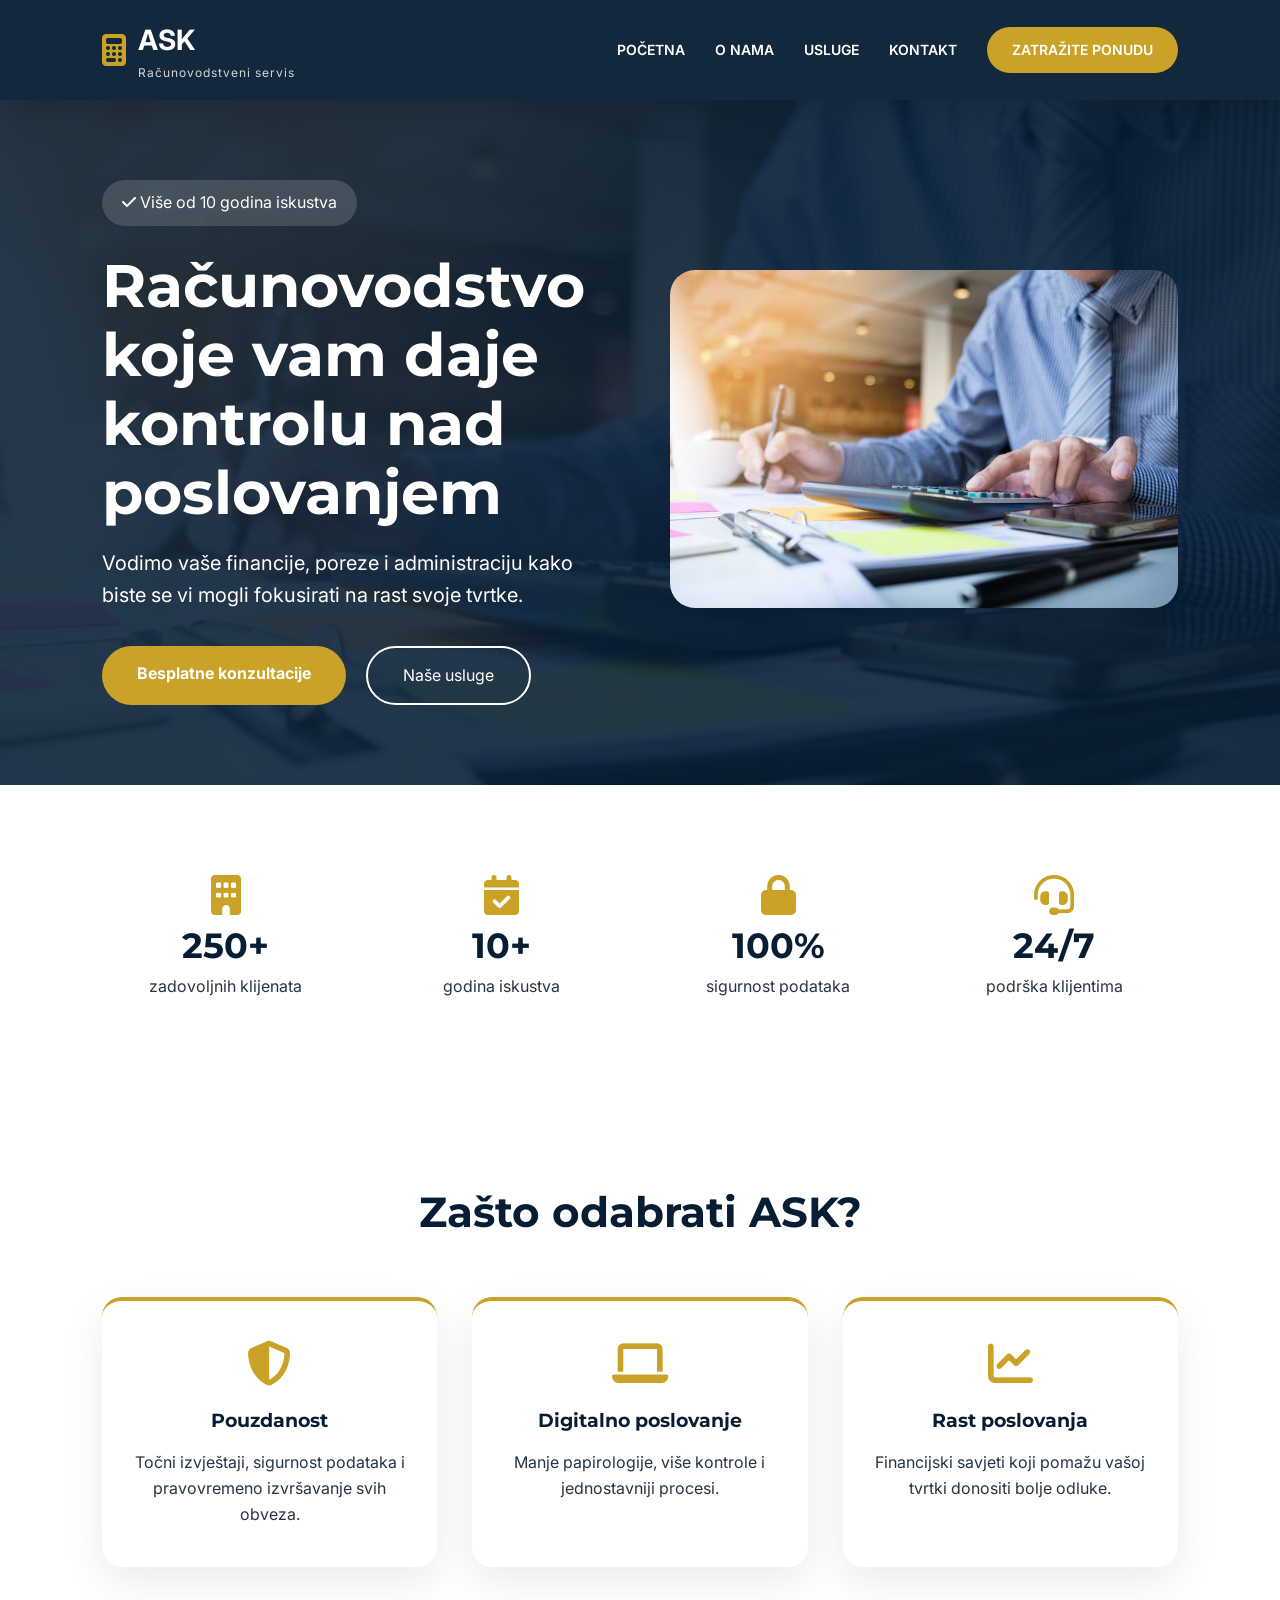
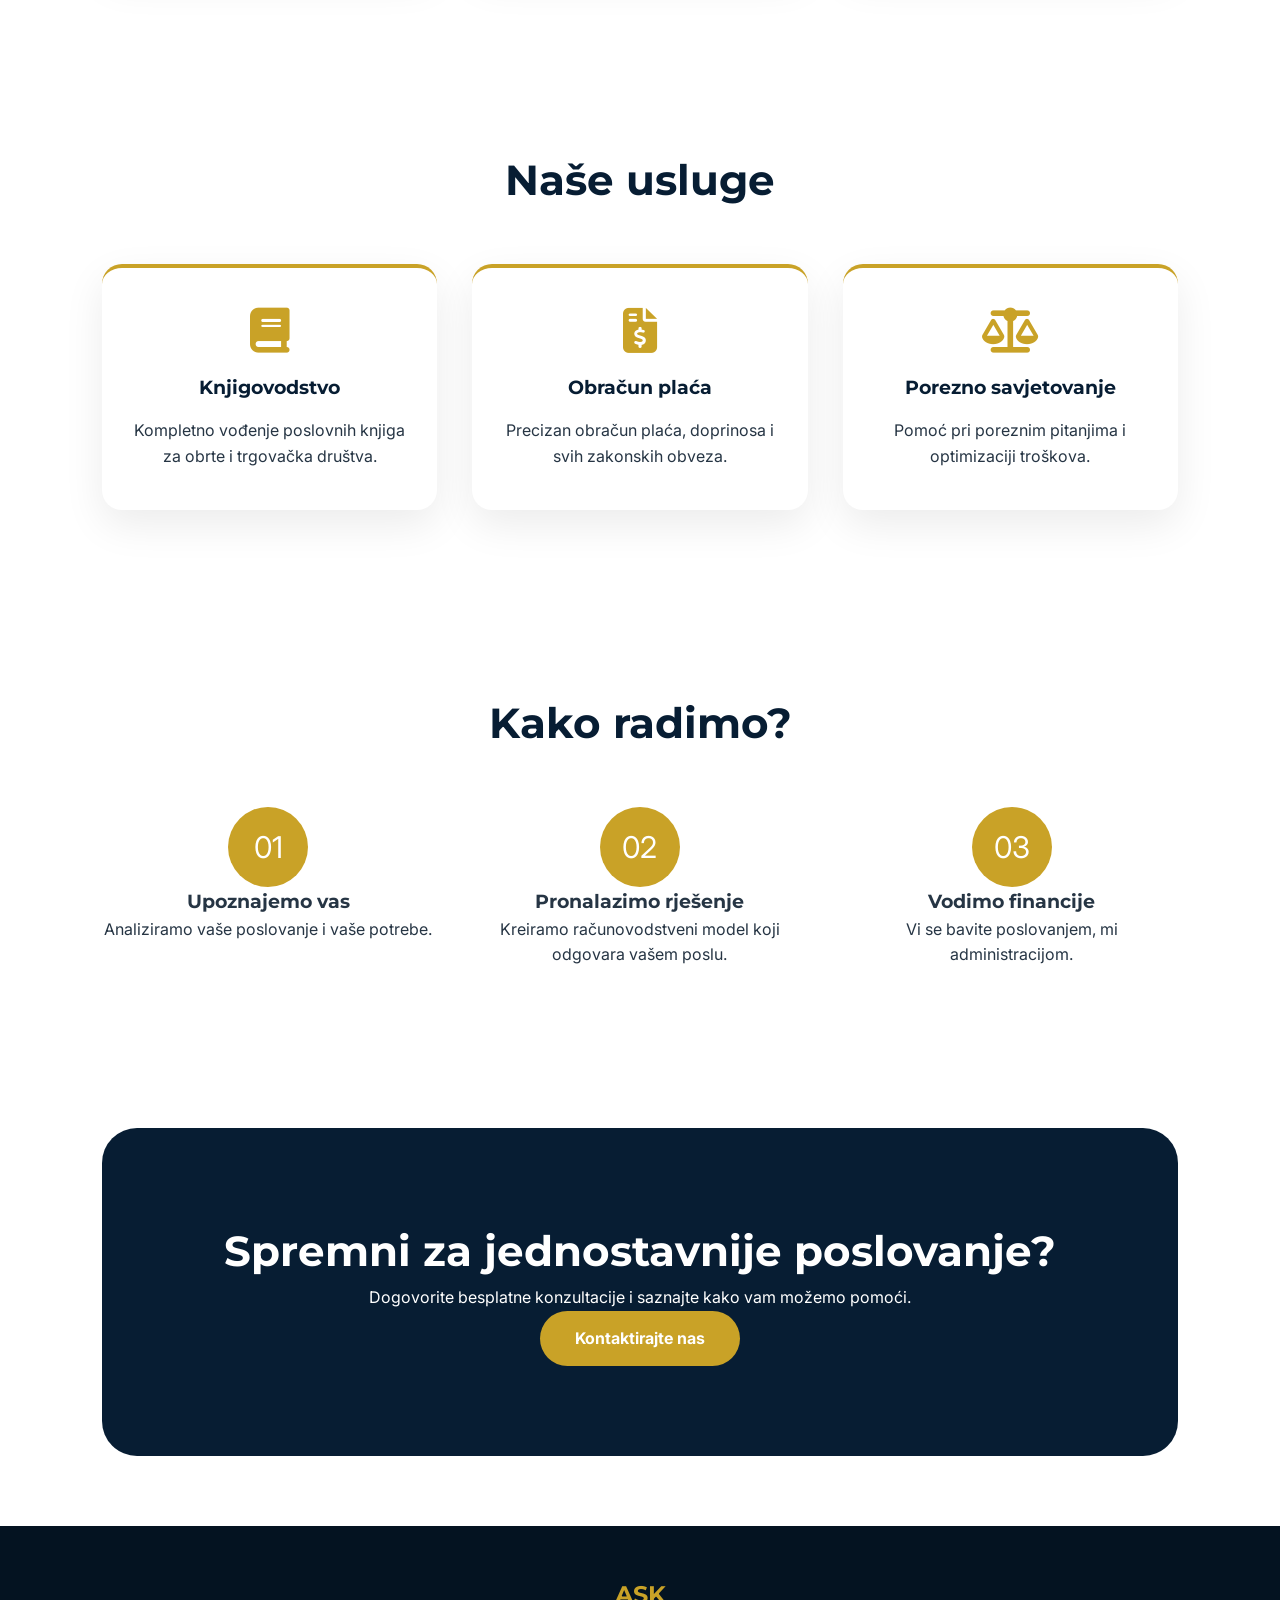
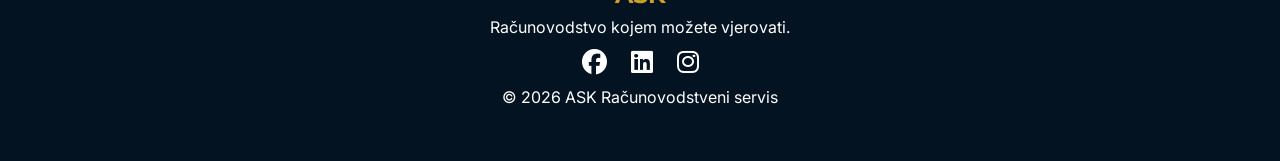
==== commit e6162d9e: "Wip" ====
--- a/index.html
+++ b/index.html
@@ -1,568 +1,263 @@
 <!doctype html>
 <html lang="hr">
-<head>
-
-<meta charset="UTF-8">
-
-<meta name="viewport" content="width=device-width, initial-scale=1.0">
-
-<meta name="description" content="ASK računovodstveni servis - knjigovodstvo, obračun plaća i porezno savjetovanje za poduzetnike.">
-
-<title>ASK | Računovodstveni servis</title>
-
-
-<link rel="stylesheet" href="css/style.css">
-
-
-<link rel="preconnect" href="https://fonts.googleapis.com">
-<link rel="preconnect" href="https://fonts.gstatic.com" crossorigin>
-
-<link href="https://fonts.googleapis.com/css2?family=Inter:wght@400;500;600;700&family=Montserrat:wght@700;800&display=swap" rel="stylesheet">
-
-
-<link rel="stylesheet" href="https://cdnjs.cloudflare.com/ajax/libs/font-awesome/6.5.1/css/all.min.css">
-
-
-</head>
-
-
-<body>
-
-
-<!-- HEADER -->
-
-<header>
-
-
-<div class="logo">
-
-<i class="fa-solid fa-calculator"></i>
-
-<div>
-<strong>ASK</strong>
-<span>Računovodstveni servis</span>
-</div>
-
-</div>
-
-
-
-<nav id="menu">
-
-<a href="index.html">Početna</a>
-<a href="o-nama.html">O nama</a>
-<a href="usluge.html">Usluge</a>
-<a href="kontakt.html">Kontakt</a>
-
-<a class="nav-btn" href="kontakt.html">
-Zatražite ponudu
-</a>
-
-</nav>
-
-
-
-<div class="hamburger" onclick="toggleMenu()">
-
-<i class="fa-solid fa-bars"></i>
-
-</div>
-
-
-</header>
-
-
-
-
-<!-- HERO -->
-
-
-<section class="hero">
-
-
-<div class="hero-text">
-
-
-<div class="badge">
-
-<i class="fa-solid fa-check"></i>
-
-Više od 10 godina iskustva
-
-</div>
-
-
-
-<h1>
-
-Računovodstvo koje vam daje kontrolu nad poslovanjem
-
-</h1>
-
-
-
-<p>
-
-Vodimo vaše financije, poreze i administraciju
-kako biste se vi mogli fokusirati na rast svoje tvrtke.
-
-</p>
-
-
-
-<div class="hero-buttons">
-
-
-<a class="btn" href="kontakt.html">
-
-Besplatne konzultacije
-
-</a>
-
-
-<a class="outline-btn" href="usluge.html">
-
-Naše usluge
-
-</a>
-
-
-</div>
-
-
-
-</div>
-
-
-
-<div class="hero-image">
-
-
-<img src="images/slika.jpg" alt="Računovodstveni servis">
-
-
-</div>
-
-
-
-</section>
-
-
-
-
-
-<!-- TRUST -->
-
-
-<section class="trust">
-
-
-<div>
-
-<i class="fa-solid fa-building"></i>
-
-<h3>250+</h3>
-
-<p>zadovoljnih klijenata</p>
-
-</div>
-
-
-
-<div>
-
-<i class="fa-solid fa-calendar-check"></i>
-
-<h3>10+</h3>
-
-<p>godina iskustva</p>
-
-</div>
-
-
-
-<div>
-
-<i class="fa-solid fa-lock"></i>
-
-<h3>100%</h3>
-
-<p>sigurnost podataka</p>
-
-</div>
-
-
-
-<div>
-
-<i class="fa-solid fa-headset"></i>
-
-<h3>24/7</h3>
-
-<p>podrška klijentima</p>
-
-</div>
-
-
-</section>
-
-
-
-
-
-<!-- WHY -->
-
-
-<section>
-
-
-<h2 class="title">
-
-Zašto odabrati ASK?
-
-</h2>
-
-
-
-<div class="cards">
-
-
-<div class="card">
-
-
-<i class="fa-solid fa-shield-halved"></i>
-
-
-<h3>Pouzdanost</h3>
-
-
-<p>
-
-Točni izvještaji, sigurnost podataka
-i pravovremeno izvršavanje svih obveza.
-
-</p>
-
-
-</div>
-
-
-
-
-
-<div class="card">
-
-
-<i class="fa-solid fa-laptop"></i>
-
-
-<h3>Digitalno poslovanje</h3>
-
-
-<p>
-
-Manje papirologije,
-više kontrole i jednostavniji procesi.
-
-</p>
-
-
-</div>
-
-
-
-
-
-<div class="card">
-
-
-<i class="fa-solid fa-chart-line"></i>
-
-
-<h3>Rast poslovanja</h3>
-
-
-<p>
-
-Financijski savjeti koji pomažu
-vašoj tvrtki donositi bolje odluke.
-
-</p>
-
-
-</div>
-
-
-</div>
-
-
-</section>
-
-
-
-
-
-
-<!-- SERVICES -->
-
-
-<section class="services-section">
-
-
-<h2 class="title">
-
-Naše usluge
-
-</h2>
-
-
-
-<div class="cards">
-
-
-
-<div class="card">
-
-
-<i class="fa-solid fa-book"></i>
-
-
-<h3>Knjigovodstvo</h3>
-
-
-<p>
-
-Kompletno vođenje poslovnih knjiga
-za obrte i trgovačka društva.
-
-</p>
-
-
-</div>
-
-
-
-
-
-<div class="card">
-
-
-<i class="fa-solid fa-file-invoice-dollar"></i>
-
-
-<h3>Obračun plaća</h3>
-
-
-<p>
-
-Precizan obračun plaća,
-doprinosa i svih zakonskih obveza.
-
-</p>
-
-
-</div>
-
-
-
-
-
-<div class="card">
-
-
-<i class="fa-solid fa-scale-balanced"></i>
-
-
-<h3>Porezno savjetovanje</h3>
-
-
-<p>
-
-Pomoć pri poreznim pitanjima
-i optimizaciji troškova.
-
-</p>
-
-
-</div>
-
-
-</div>
-
-
-</section>
-
-
-
-
-
-<!-- PROCESS -->
-
-
-<section class="process">
-
-
-<h2 class="title">
-
-Kako radimo?
-
-</h2>
-
-
-
-<div class="steps">
-
-
-
-<div>
-
-<span>01</span>
-
-<h3>Upoznajemo vas</h3>
-
-<p>
-
-Analiziramo vaše poslovanje
-i vaše potrebe.
-
-</p>
-
-</div>
-
-
-
-<div>
-
-<span>02</span>
-
-<h3>Pronalazimo rješenje</h3>
-
-<p>
-
-Kreiramo računovodstveni model
-koji odgovara vašem poslu.
-
-</p>
-
-</div>
-
-
-
-<div>
-
-<span>03</span>
-
-<h3>Vodimo financije</h3>
-
-<p>
-
-Vi se bavite poslovanjem,
-mi administracijom.
-
-</p>
-
-</div>
-
-
-
-</div>
-
-
-</section>
-
-
-
-
-
-
-<!-- CTA -->
-
-
-<section class="cta">
-
-
-<h2>
-
-Spremni za jednostavnije poslovanje?
-
-</h2>
-
-
-<p>
-
-Dogovorite besplatne konzultacije
-i saznajte kako vam možemo pomoći.
-
-</p>
-
-
-
-<a class="btn" href="kontakt.html">
-
-Kontaktirajte nas
-
-</a>
-
-
-</section>
-
-
-
-
-
-
-<!-- FOOTER -->
-
-
-<footer>
-
-
-<h2>ASK</h2>
-
-
-<p>
-
-Računovodstvo kojem možete vjerovati.
-
-</p>
-
-
-<div class="social">
-
-<i class="fa-brands fa-facebook"></i>
-
-<i class="fa-brands fa-linkedin"></i>
-
-<i class="fa-brands fa-instagram"></i>
-
-</div>
-
-
-
-<p class="copy">
-
-© 2026 ASK Računovodstveni servis
-
-</p>
-
-
-</footer>
-
-
-
-
-<script>
-
-function toggleMenu(){
-
-document
-.getElementById("menu")
-.classList.toggle("active");
-
-}
-
-</script>
-
-
-</body>
-</html>+  <head>
+    <meta charset="UTF-8" />
+
+    <meta name="viewport" content="width=device-width, initial-scale=1.0" />
+
+    <meta
+      name="description"
+      content="ASK računovodstveni servis - knjigovodstvo, obračun plaća i porezno savjetovanje za poduzetnike."
+    />
+
+    <title>ASK | Računovodstveni servis</title>
+
+    <link rel="stylesheet" href="css/style.css" />
+
+    <link rel="preconnect" href="https://fonts.googleapis.com" />
+    <link rel="preconnect" href="https://fonts.gstatic.com" crossorigin />
+
+    <link
+      href="https://fonts.googleapis.com/css2?family=Inter:wght@400;500;600;700&family=Montserrat:wght@700;800&display=swap"
+      rel="stylesheet"
+    />
+
+    <link
+      rel="stylesheet"
+      href="https://cdnjs.cloudflare.com/ajax/libs/font-awesome/6.5.1/css/all.min.css"
+    />
+  </head>
+
+  <body>
+    <!-- HEADER -->
+
+    <header>
+      <a href="index.html" class="logo">
+        <i class="fa-solid fa-calculator"></i>
+
+        <div>
+          <strong>ASK</strong>
+
+          <span>Računovodstveni servis</span>
+        </div>
+      </a>
+
+      <nav id="menu">
+        <a href="index.html">Početna</a>
+        <a href="o-nama.html">O nama</a>
+        <a href="usluge.html">Usluge</a>
+        <a href="kontakt.html">Kontakt</a>
+
+        <a class="nav-btn" href="kontakt.html"> Zatražite ponudu </a>
+      </nav>
+
+      <div class="hamburger" onclick="toggleMenu()">
+        <i class="fa-solid fa-bars"></i>
+      </div>
+    </header>
+
+    <!-- HERO -->
+
+    <section class="hero">
+      <div class="hero-text">
+        <div class="badge">
+          <i class="fa-solid fa-check"></i>
+
+          Više od 10 godina iskustva
+        </div>
+
+        <h1>Računovodstvo koje vam daje kontrolu nad poslovanjem</h1>
+
+        <p>
+          Vodimo vaše financije, poreze i administraciju kako biste se vi mogli
+          fokusirati na rast svoje tvrtke.
+        </p>
+
+        <div class="hero-buttons">
+          <a class="btn" href="kontakt.html"> Besplatne konzultacije </a>
+
+          <a class="outline-btn" href="usluge.html"> Naše usluge </a>
+        </div>
+      </div>
+
+      <div class="hero-image">
+        <img src="images/slika.jpg" alt="Računovodstveni servis" />
+      </div>
+    </section>
+
+    <!-- TRUST -->
+
+    <section class="trust">
+      <div>
+        <i class="fa-solid fa-building"></i>
+
+        <h3>250+</h3>
+
+        <p>zadovoljnih klijenata</p>
+      </div>
+
+      <div>
+        <i class="fa-solid fa-calendar-check"></i>
+
+        <h3>10+</h3>
+
+        <p>godina iskustva</p>
+      </div>
+
+      <div>
+        <i class="fa-solid fa-lock"></i>
+
+        <h3>100%</h3>
+
+        <p>sigurnost podataka</p>
+      </div>
+
+      <div>
+        <i class="fa-solid fa-headset"></i>
+
+        <h3>24/7</h3>
+
+        <p>podrška klijentima</p>
+      </div>
+    </section>
+
+    <!-- WHY -->
+
+    <section>
+      <h2 class="title">Zašto odabrati ASK?</h2>
+
+      <div class="cards">
+        <div class="card">
+          <i class="fa-solid fa-shield-halved"></i>
+
+          <h3>Pouzdanost</h3>
+
+          <p>
+            Točni izvještaji, sigurnost podataka i pravovremeno izvršavanje svih
+            obveza.
+          </p>
+        </div>
+
+        <div class="card">
+          <i class="fa-solid fa-laptop"></i>
+
+          <h3>Digitalno poslovanje</h3>
+
+          <p>Manje papirologije, više kontrole i jednostavniji procesi.</p>
+        </div>
+
+        <div class="card">
+          <i class="fa-solid fa-chart-line"></i>
+
+          <h3>Rast poslovanja</h3>
+
+          <p>
+            Financijski savjeti koji pomažu vašoj tvrtki donositi bolje odluke.
+          </p>
+        </div>
+      </div>
+    </section>
+
+    <!-- SERVICES -->
+
+    <section class="services-section">
+      <h2 class="title">Naše usluge</h2>
+
+      <div class="cards">
+        <div class="card">
+          <i class="fa-solid fa-book"></i>
+
+          <h3>Knjigovodstvo</h3>
+
+          <p>
+            Kompletno vođenje poslovnih knjiga za obrte i trgovačka društva.
+          </p>
+        </div>
+
+        <div class="card">
+          <i class="fa-solid fa-file-invoice-dollar"></i>
+
+          <h3>Obračun plaća</h3>
+
+          <p>Precizan obračun plaća, doprinosa i svih zakonskih obveza.</p>
+        </div>
+
+        <div class="card">
+          <i class="fa-solid fa-scale-balanced"></i>
+
+          <h3>Porezno savjetovanje</h3>
+
+          <p>Pomoć pri poreznim pitanjima i optimizaciji troškova.</p>
+        </div>
+      </div>
+    </section>
+
+    <!-- PROCESS -->
+
+    <section class="process">
+      <h2 class="title">Kako radimo?</h2>
+
+      <div class="steps">
+        <div>
+          <span>01</span>
+
+          <h3>Upoznajemo vas</h3>
+
+          <p>Analiziramo vaše poslovanje i vaše potrebe.</p>
+        </div>
+
+        <div>
+          <span>02</span>
+
+          <h3>Pronalazimo rješenje</h3>
+
+          <p>Kreiramo računovodstveni model koji odgovara vašem poslu.</p>
+        </div>
+
+        <div>
+          <span>03</span>
+
+          <h3>Vodimo financije</h3>
+
+          <p>Vi se bavite poslovanjem, mi administracijom.</p>
+        </div>
+      </div>
+    </section>
+
+    <!-- CTA -->
+
+    <section class="cta">
+      <h2>Spremni za jednostavnije poslovanje?</h2>
+
+      <p>
+        Dogovorite besplatne konzultacije i saznajte kako vam možemo pomoći.
+      </p>
+
+      <a class="btn" href="kontakt.html"> Kontaktirajte nas </a>
+    </section>
+
+    <!-- FOOTER -->
+
+    <footer>
+      <h2>ASK</h2>
+
+      <p>Računovodstvo kojem možete vjerovati.</p>
+
+      <div class="social">
+        <i class="fa-brands fa-facebook"></i>
+
+        <i class="fa-brands fa-linkedin"></i>
+
+        <i class="fa-brands fa-instagram"></i>
+      </div>
+
+      <p class="copy">© 2026 ASK Računovodstveni servis</p>
+    </footer>
+
+    <script>
+      function toggleMenu() {
+        document.getElementById("menu").classList.toggle("active");
+      }
+    </script>
+  </body>
+</html>
--- a/css/style.css
+++ b/css/style.css
@@ -28,12 +28,21 @@
   background: white;
 }
 
+img,
+iframe {
+  max-width: 100%;
+}
+
 h1,
 h2,
 h3 {
   font-family: "Montserrat", sans-serif;
 }
 
+a {
+  text-decoration: none;
+}
+
 /* ================= HEADER ================= */
 
 header {
@@ -49,6 +58,8 @@
 
   align-items: center;
 
+  gap: 20px;
+
   padding: 18px 8%;
 
   background: rgba(7, 29, 51, 0.95);
@@ -68,6 +79,8 @@
   color: white;
 
   font-size: 28px;
+
+  cursor: pointer;
 }
 
 .logo i {
@@ -81,8 +94,6 @@
 
   font-size: 12px;
 
-  font-weight: 400;
-
   opacity: 0.8;
 
   letter-spacing: 1px;
@@ -99,13 +110,11 @@
 nav a {
   color: white;
 
-  text-decoration: none;
+  text-transform: uppercase;
+
+  font-size: 14px;
 
   font-weight: 600;
-
-  text-transform: uppercase;
-
-  font-size: 14px;
 
   transition: 0.3s;
 }
@@ -122,50 +131,65 @@
   border-radius: 30px;
 }
 
-.nav-btn:hover {
-  background: white;
-
-  color: var(--navy);
-}
-
 .hamburger {
   display: none;
 
+  color: white;
+
   font-size: 30px;
 
-  color: white;
-
   cursor: pointer;
 }
 
 /* ================= HERO ================= */
 
+.hero,
+.about-hero,
+.services-hero,
+.contact-hero {
+  min-height: 600px;
+
+  display: flex;
+
+  align-items: center;
+
+  padding: 80px 8%;
+
+  color: white;
+
+  background:
+    linear-gradient(rgba(7, 29, 51, 0.88), rgba(7, 29, 51, 0.88)),
+    url("../images/slika.jpg");
+
+  background-size: cover;
+
+  background-position: center;
+}
+
 .hero {
-  min-height: 700px;
-
-  padding: 80px 8%;
-
   display: grid;
 
   grid-template-columns: 1fr 1fr;
 
   gap: 60px;
-
-  align-items: center;
-
-  background:
-    linear-gradient(rgba(7, 29, 51, 0.85), rgba(7, 29, 51, 0.85)),
-    url("../images/slika.jpg");
-
-  background-size: cover;
-
-  background-position: center;
-
-  color: white;
-}
-
-.hero-text {
-  animation: show 0.8s ease;
+}
+
+.hero h1,
+.about-hero h1,
+.services-hero h1,
+.contact-hero h1 {
+  font-size: clamp(36px, 5vw, 60px);
+
+  line-height: 1.15;
+}
+
+.hero p,
+.about-hero p,
+.services-hero p,
+.contact-hero p {
+  font-size: 20px;
+
+  margin-top: 20px;
 }
 
 .badge {
@@ -178,24 +202,16 @@
   border-radius: 30px;
 
   margin-bottom: 25px;
-
-  font-size: 14px;
-}
-
-.hero h1 {
-  font-size: clamp(38px, 5vw, 60px);
-
-  line-height: 1.15;
-
-  margin-bottom: 25px;
-}
-
-.hero p {
-  font-size: 20px;
-
-  max-width: 600px;
-
-  opacity: 0.9;
+}
+
+.hero-image img {
+  width: 100%;
+
+  max-height: 420px;
+
+  object-fit: cover;
+
+  border-radius: 25px;
 }
 
 .hero-buttons {
@@ -206,18 +222,18 @@
   margin-top: 35px;
 }
 
+/* BUTTON */
+
 .btn {
   display: inline-block;
 
+  background: var(--gold);
+
+  color: white;
+
   padding: 15px 35px;
 
-  background: var(--gold);
-
-  color: white;
-
   border-radius: 40px;
-
-  text-decoration: none;
 
   font-weight: 700;
 
@@ -233,61 +249,87 @@
 
   border: 2px solid white;
 
+  color: white;
+
   border-radius: 40px;
-
-  color: white;
-
-  text-decoration: none;
-
-  font-weight: 700;
-
-  transition: 0.3s;
-}
-
-.outline-btn:hover {
+}
+
+/* ================= SECTIONS ================= */
+
+section {
+  padding: 90px 8%;
+}
+
+.title {
+  text-align: center;
+
+  color: var(--navy);
+
+  font-size: 42px;
+
+  margin-bottom: 50px;
+}
+
+/* ================= CARDS ================= */
+
+.cards {
+  display: grid;
+
+  grid-template-columns: repeat(auto-fit, minmax(280px, 1fr));
+
+  gap: 35px;
+}
+
+.card {
   background: white;
 
+  padding: 40px 30px;
+
+  border-radius: 20px;
+
+  text-align: center;
+
+  border-top: 4px solid var(--gold);
+
+  box-shadow: 0 15px 40px rgba(0, 0, 0, 0.08);
+
+  transition: 0.4s;
+}
+
+.card:hover {
+  transform: translateY(-10px);
+}
+
+.card i {
+  font-size: 45px;
+
+  color: var(--gold);
+
+  margin-bottom: 20px;
+}
+
+.card h3 {
   color: var(--navy);
-}
-
-.hero-image img {
-  width: 100%;
-
-  height: 420px;
-
-  object-fit: cover;
-
-  border-radius: 25px;
-
-  box-shadow: 0 25px 60px rgba(0, 0, 0, 0.4);
+
+  margin-bottom: 15px;
 }
 
 /* ================= TRUST ================= */
 
 .trust {
-  padding: 60px 8%;
-
   display: grid;
 
   grid-template-columns: repeat(4, 1fr);
 
+  text-align: center;
+
   gap: 30px;
-
-  background: white;
-
-  text-align: center;
-}
-
-.trust div {
-  padding: 30px;
 }
 
 .trust i {
+  color: var(--gold);
+
   font-size: 40px;
-
-  color: var(--gold);
-
-  margin-bottom: 15px;
 }
 
 .trust h3 {
@@ -296,79 +338,7 @@
   color: var(--navy);
 }
 
-/* ================= GENERAL ================= */
-
-section {
-  padding: 90px 8%;
-}
-
-.title {
-  text-align: center;
-
-  font-size: 42px;
-
-  color: var(--navy);
-
-  margin-bottom: 50px;
-}
-
-/* ================= CARDS ================= */
-
-.cards {
-  display: grid;
-
-  grid-template-columns: repeat(auto-fit, minmax(280px, 1fr));
-
-  gap: 35px;
-}
-
-.card {
-  background: white;
-
-  padding: 40px 30px;
-
-  border-radius: 20px;
-
-  text-align: center;
-
-  border-top: 4px solid var(--gold);
-
-  box-shadow: 0 15px 40px rgba(0, 0, 0, 0.08);
-
-  transition: 0.4s;
-}
-
-.card:hover {
-  transform: translateY(-12px);
-
-  box-shadow: 0 25px 60px rgba(0, 0, 0, 0.15);
-}
-
-.card i {
-  font-size: 45px;
-
-  color: var(--gold);
-
-  margin-bottom: 25px;
-}
-
-.card h3 {
-  color: var(--navy);
-
-  font-size: 22px;
-
-  margin-bottom: 15px;
-}
-
-.services-section {
-  background: var(--light);
-}
-
-/* ================= PROCESS ================= */
-
-.process {
-  background: #f5f7fa;
-}
+/* ================= STEPS ================= */
 
 .steps {
   display: grid;
@@ -389,21 +359,17 @@
 
   margin: auto;
 
+  justify-content: center;
+
   align-items: center;
 
-  justify-content: center;
+  background: var(--gold);
+
+  color: white;
 
   border-radius: 50%;
 
-  background: var(--gold);
-
-  color: white;
-
   font-size: 30px;
-
-  font-weight: bold;
-
-  margin-bottom: 25px;
 }
 
 /* ================= CTA ================= */
@@ -411,27 +377,19 @@
 .cta {
   margin: 70px 8%;
 
+  padding: 90px 20px;
+
+  background: var(--navy);
+
+  color: white;
+
+  text-align: center;
+
   border-radius: 35px;
-
-  background: var(--navy);
-
-  color: white;
-
-  text-align: center;
-
-  padding: 90px 20px;
 }
 
 .cta h2 {
   font-size: 42px;
-
-  margin-bottom: 20px;
-}
-
-.cta p {
-  font-size: 20px;
-
-  margin-bottom: 30px;
 }
 
 /* ================= FOOTER ================= */
@@ -447,43 +405,13 @@
 }
 
 footer h2 {
-  font-size: 35px;
-
   color: var(--gold);
-}
-
-.social {
-  margin: 25px;
 }
 
 .social i {
   font-size: 25px;
 
   margin: 10px;
-
-  cursor: pointer;
-}
-
-.copy {
-  opacity: 0.6;
-
-  font-size: 14px;
-}
-
-/* ================= ANIMATION ================= */
-
-@keyframes show {
-  from {
-    opacity: 0;
-
-    transform: translateY(40px);
-  }
-
-  to {
-    opacity: 1;
-
-    transform: none;
-  }
 }
 
 /* ================= TABLET ================= */
@@ -491,6 +419,8 @@
 @media (max-width: 900px) {
   .hero {
     grid-template-columns: 1fr;
+
+    text-align: center;
   }
 
   .hero-image {
@@ -510,23 +440,31 @@
 
 @media (max-width: 700px) {
   header {
-    padding: 20px 5%;
+    padding: 15px 5%;
+  }
+
+  .logo {
+    font-size: 22px;
+  }
+
+  .logo i {
+    font-size: 25px;
   }
 
   nav {
+    position: absolute;
+
+    top: 70px;
+
+    left: 0;
+
+    width: 100%;
+
     display: none;
 
-    position: absolute;
-
-    top: 75px;
-
-    left: 0;
-
-    width: 100%;
+    flex-direction: column;
 
     background: var(--navy);
-
-    flex-direction: column;
 
     padding: 30px;
   }
@@ -539,35 +477,62 @@
     display: block;
   }
 
-  .hero {
+  .hero,
+  .about-hero,
+  .services-hero,
+  .contact-hero {
+    min-height: 450px;
+
     padding: 60px 5%;
-  }
-
-  .hero h1 {
-    font-size: 38px;
+
+    text-align: center;
+  }
+
+  .hero h1,
+  .about-hero h1,
+  .services-hero h1,
+  .contact-hero h1 {
+    font-size: 36px;
   }
 
   .hero-buttons {
     flex-direction: column;
   }
 
+  .btn,
+  .outline-btn {
+    width: 100%;
+
+    text-align: center;
+  }
+
   section {
-    padding: 60px 5%;
+    padding: 55px 5%;
   }
 
   .title {
-    font-size: 32px;
+    font-size: 30px;
+  }
+
+  .cards {
+    grid-template-columns: 1fr;
   }
 
   .trust {
     grid-template-columns: 1fr;
   }
 
+  .steps {
+    grid-template-columns: 1fr;
+  }
+
   .cta {
-    margin: 40px 5%;
+    margin: 30px 5%;
+
+    padding: 50px 20px;
   }
 
   .cta h2 {
-    font-size: 32px;
-  }
-}
+    font-size: 30px;
+  }
+}
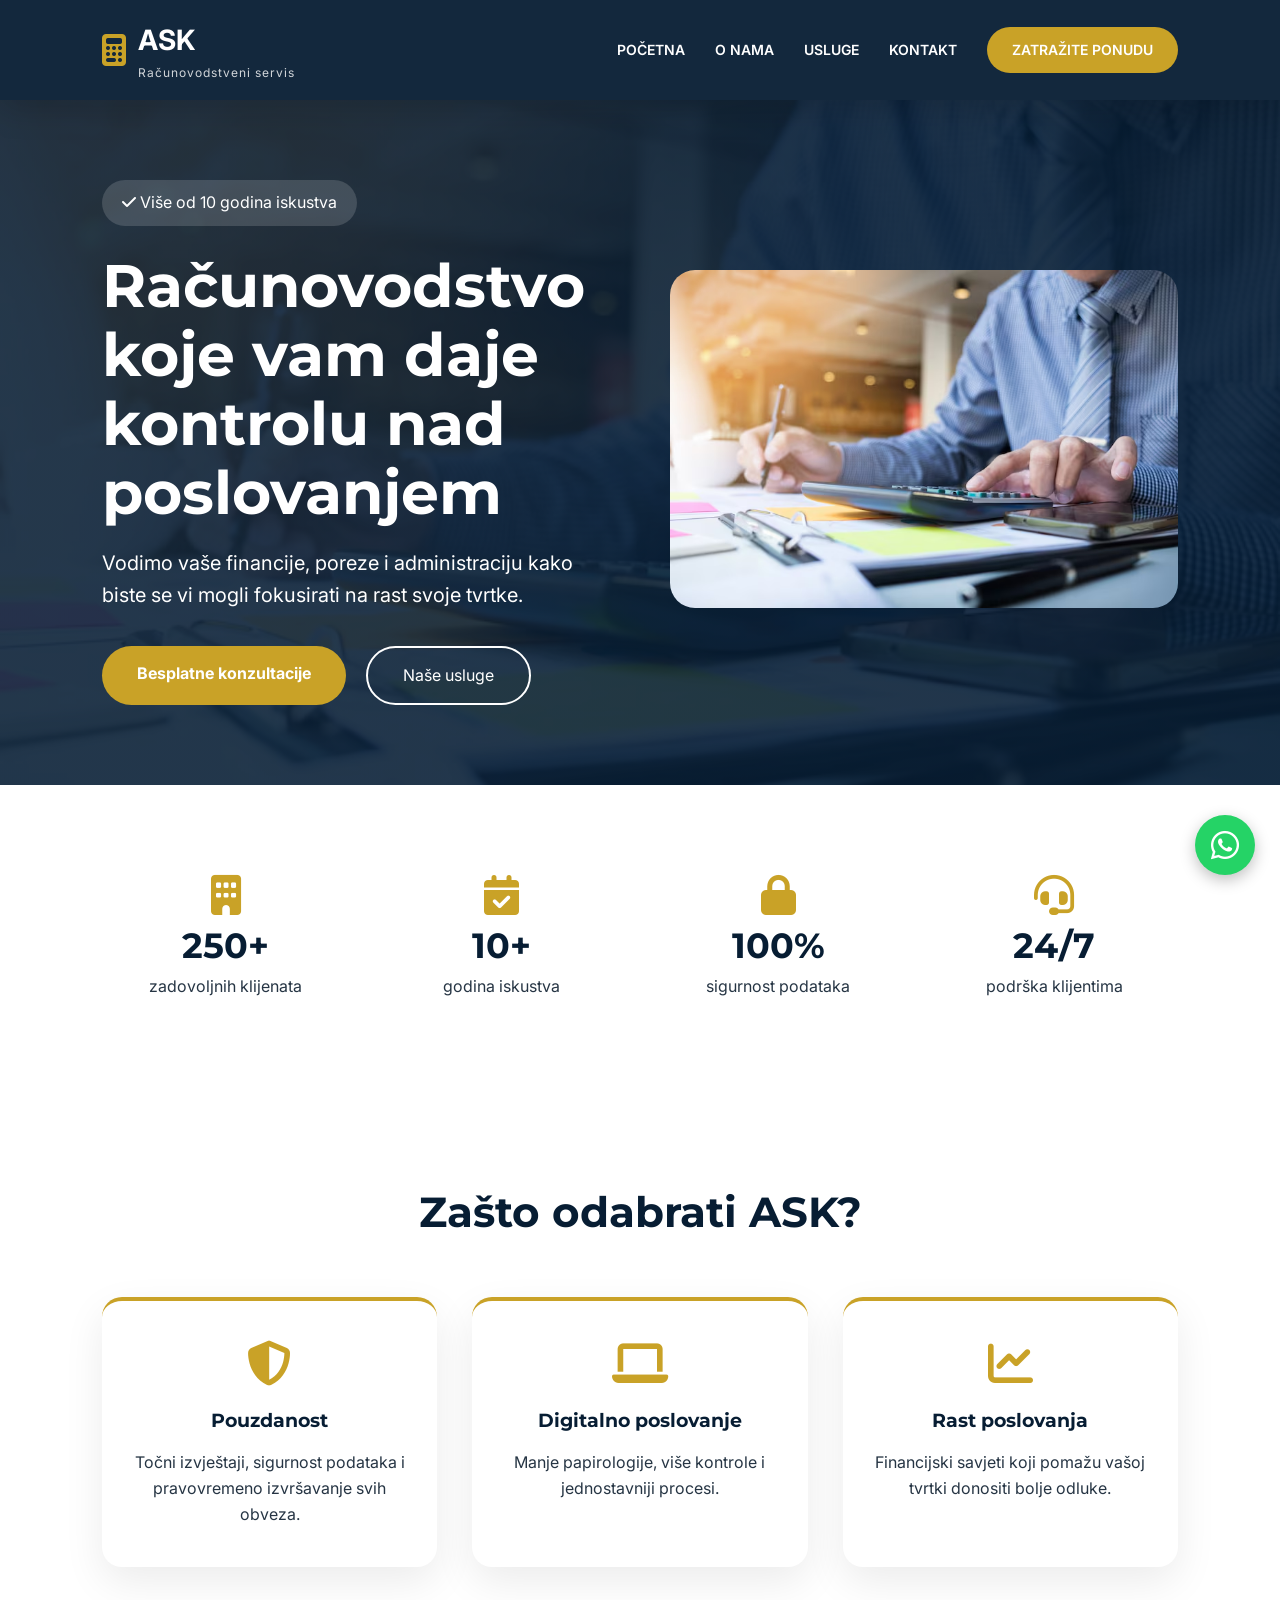
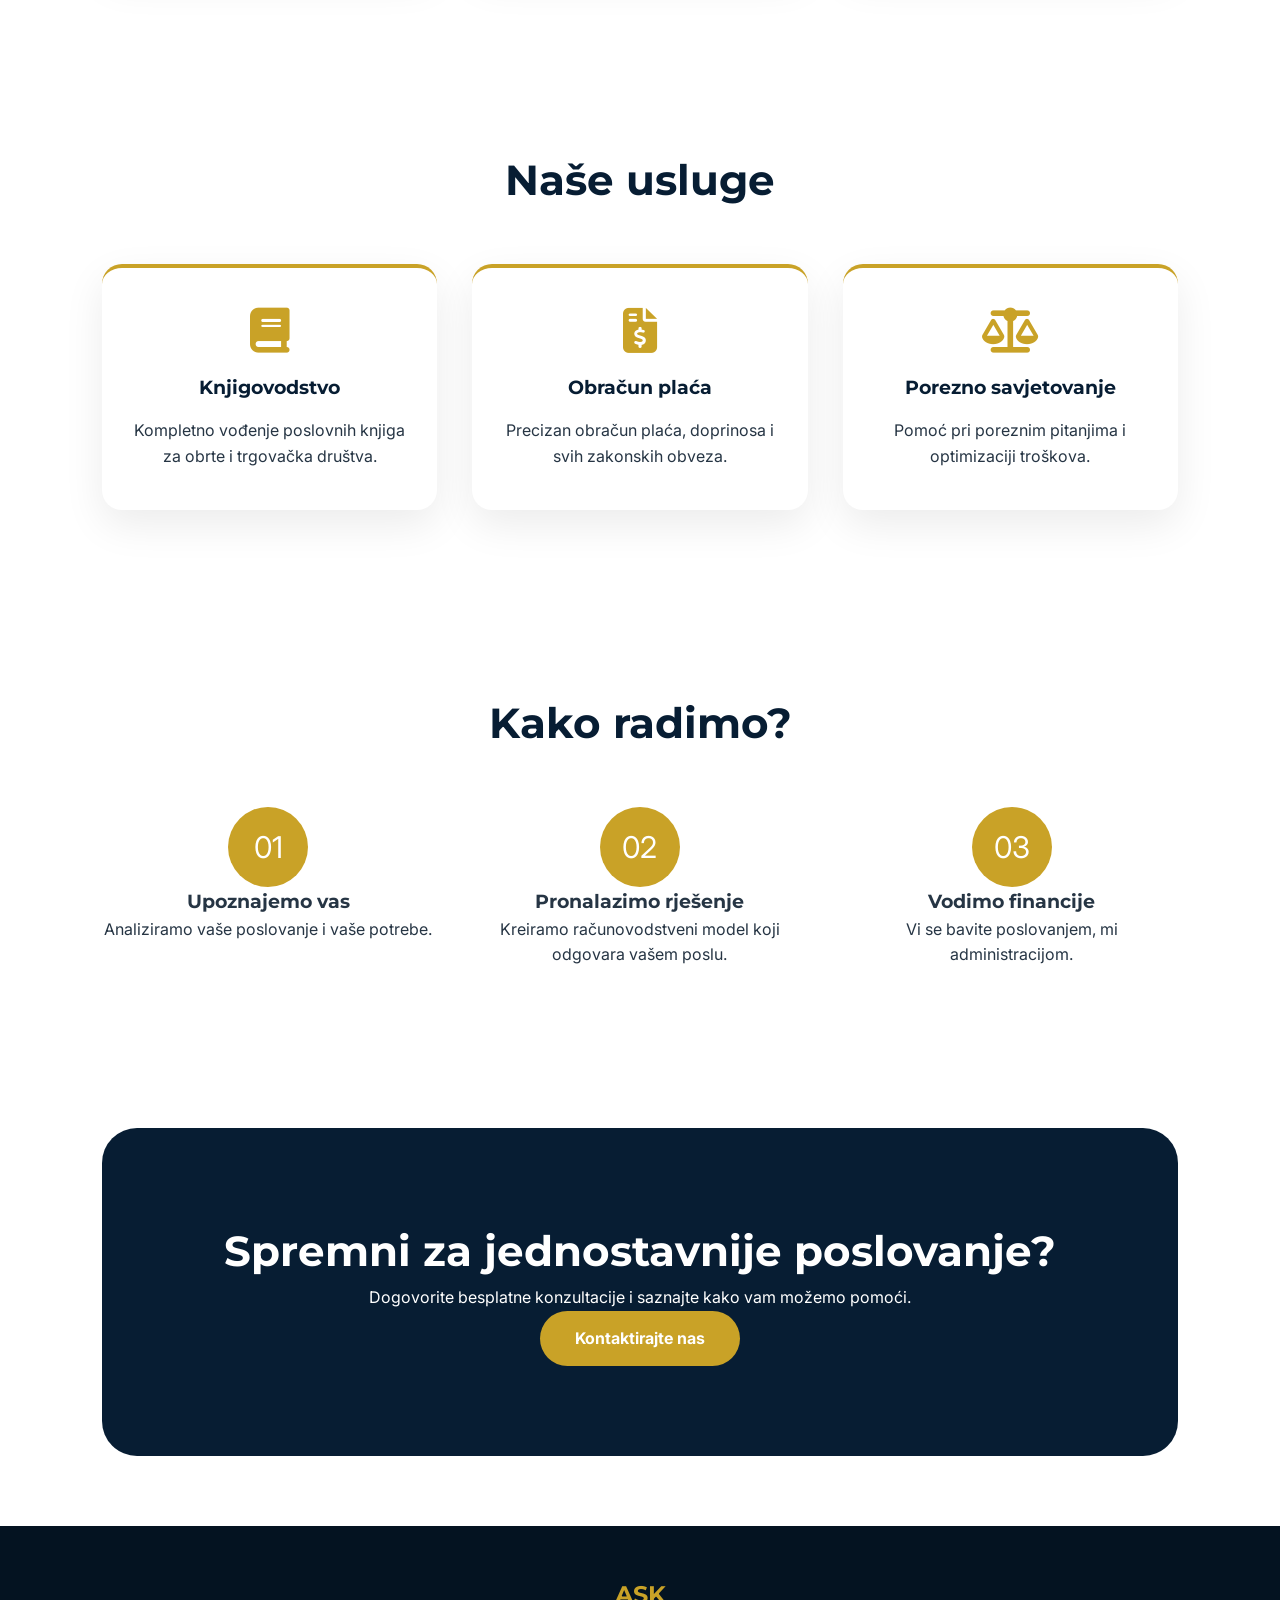
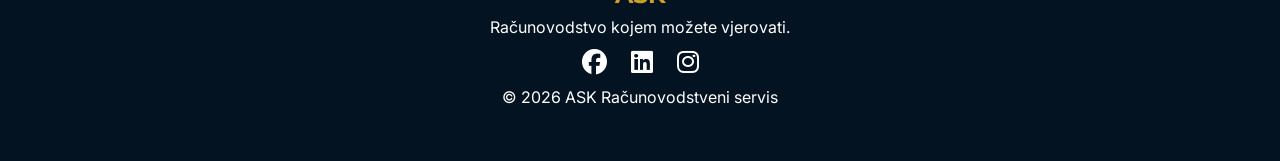
==== commit c93feeae: "whatsapp" ====
--- a/index.html
+++ b/index.html
@@ -254,6 +254,14 @@
       <p class="copy">© 2026 ASK Računovodstveni servis</p>
     </footer>
 
+    <!-- WhatsApp-->
+    <a
+      href="https://wa.me/385981323715?text=Pozdrav,%20zanima%20me%20vaša%20ponuda"
+      target="_blank"
+      class="whatsapp-btn"
+    >
+      <i class="fa-brands fa-whatsapp"></i>
+    </a>
     <script>
       function toggleMenu() {
         document.getElementById("menu").classList.toggle("active");
--- a/css/style.css
+++ b/css/style.css
@@ -536,3 +536,26 @@
     font-size: 30px;
   }
 }
+
+.whatsapp-btn {
+  position: fixed;
+  right: 25px;
+  bottom: 25px;
+  width: 60px;
+  height: 60px;
+  background: #25D366;
+  color: white;
+  border-radius: 50%;
+  display: flex;
+  align-items: center;
+  justify-content: center;
+  font-size: 32px;
+  text-decoration: none;
+  box-shadow: 0 5px 15px rgba(0,0,0,0.25);
+  z-index: 999;
+  transition: 0.3s;
+}
+
+.whatsapp-btn:hover {
+  transform: scale(1.1);
+}
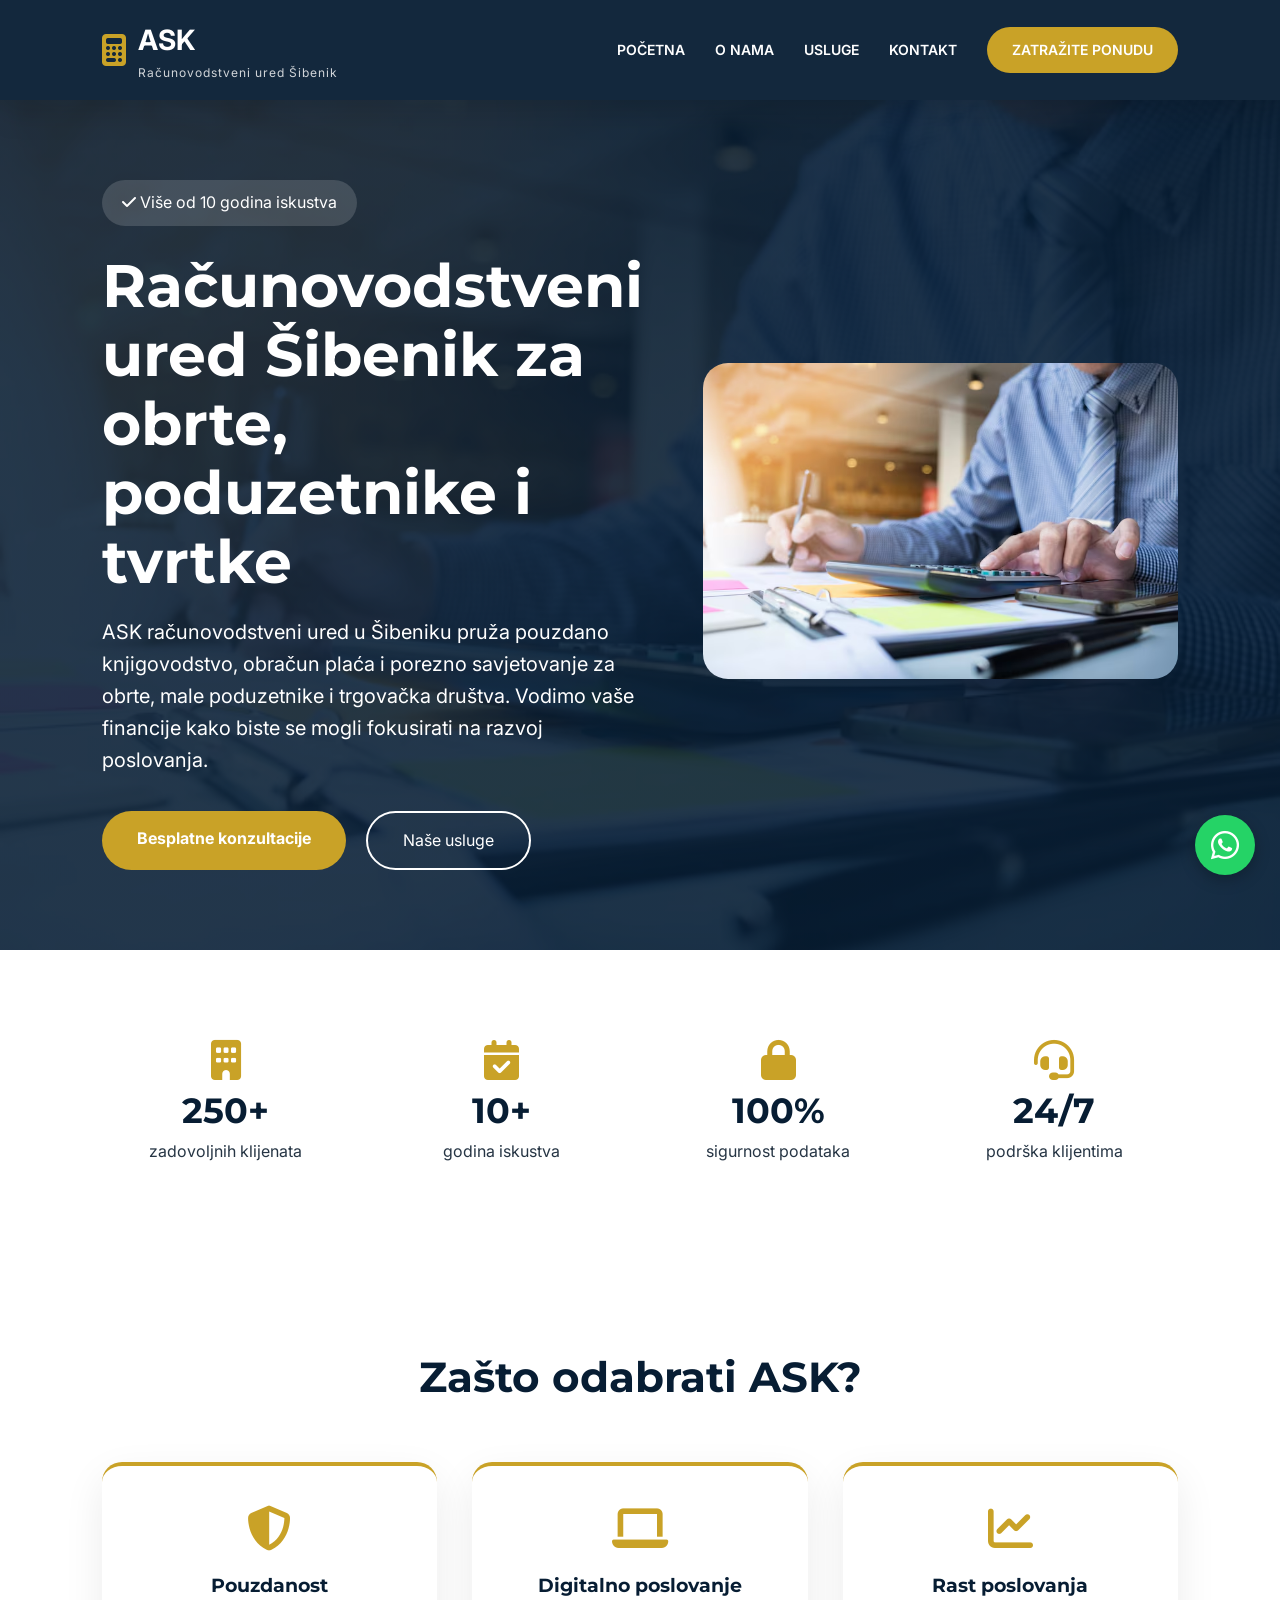
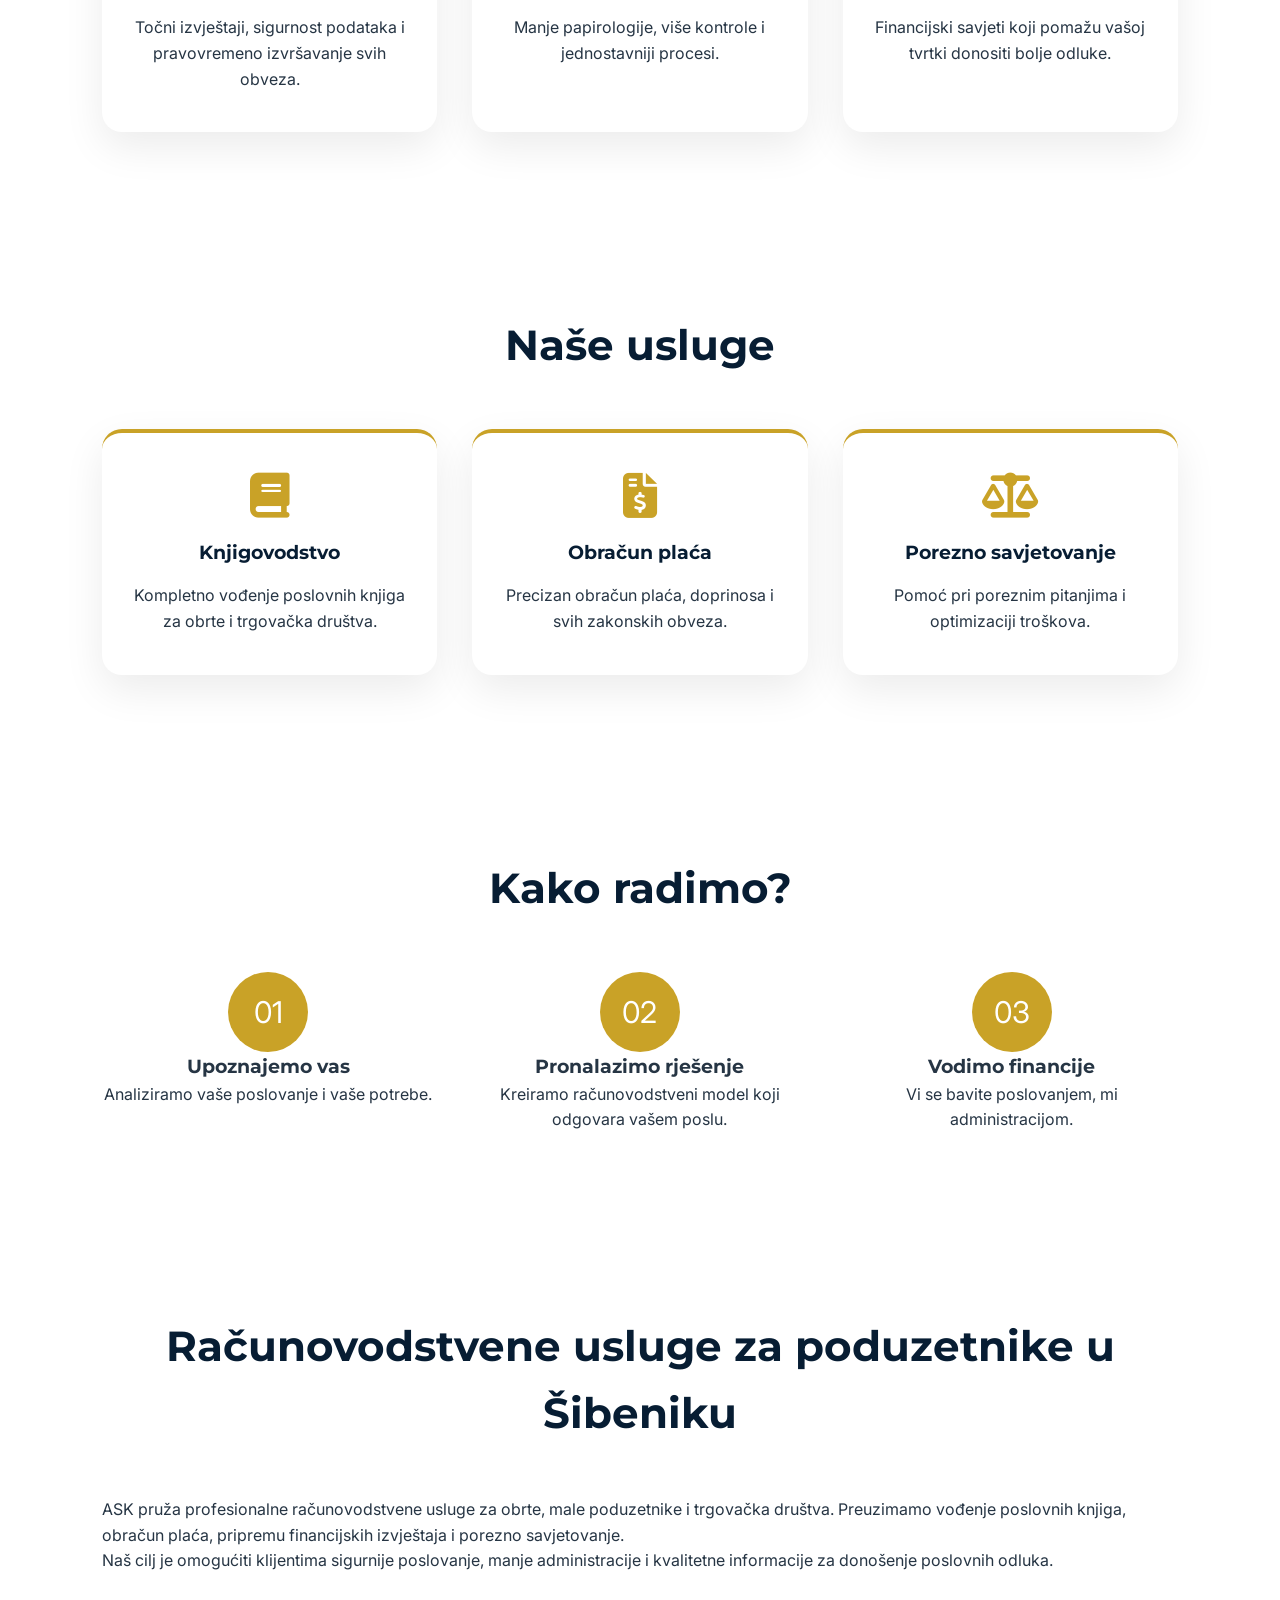
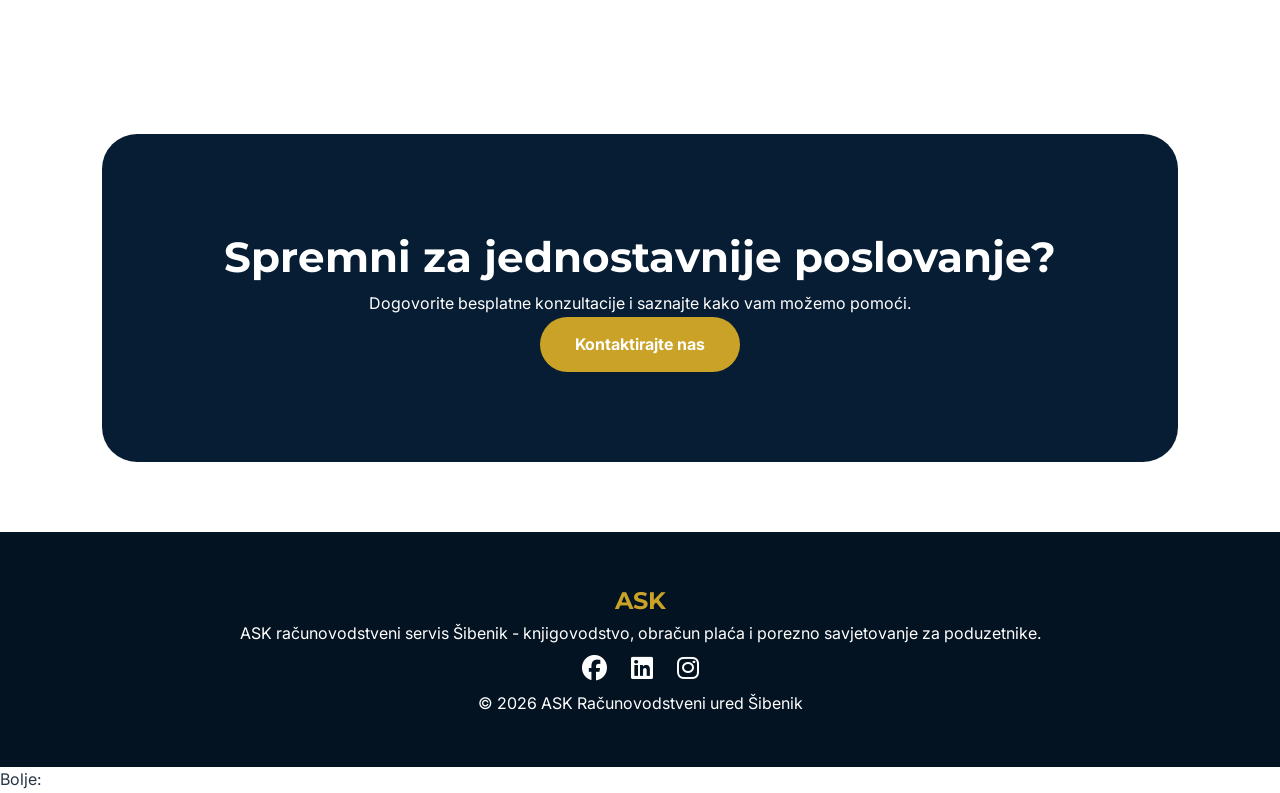
==== commit 94959b48: "wip" ====
--- a/index.html
+++ b/index.html
@@ -4,16 +4,39 @@
     <meta charset="UTF-8" />
 
     <meta name="viewport" content="width=device-width, initial-scale=1.0" />
-
+    <meta name="robots" content="index, follow" />
+
+    <meta name="author" content="ASK Računovodstveni servis" />
+
+    <meta name="geo.region" content="HR-15" />
+
+    <meta name="geo.placename" content="Šibenik" />
+
+    <meta name="language" content="Croatian" />
     <meta
       name="description"
-      content="ASK računovodstveni servis - knjigovodstvo, obračun plaća i porezno savjetovanje za poduzetnike."
-    />
-
-    <title>ASK | Računovodstveni servis</title>
+      content="ASK računovodstveni ured Šibenik pruža kompletno knjigovodstvo, obračun plaća i porezno savjetovanje za obrte, poduzetnike i tvrtke. Pouzdana podrška više od 10 godina."
+    />
+
+    <meta property="og:title" content="ASK Računovodstveni ured Šibenik" />
+    <meta
+      property="og:description"
+      content="Knjigovodstvo, obračun plaća i porezno savjetovanje za obrte i tvrtke."
+    />
+    <meta
+      property="og:image"
+      content="https://racunovodstvo-ask.hr/images/slika.jpg"
+    />
+    <meta property="og:url" content="https://racunovodstvo-ask.hr/" />
+    <meta property="og:type" content="website" />
+    <meta property="og:locale" content="hr_HR" />
+    <link rel="icon" type="image/x-icon" href="images/favicon.ico" />
+    <title>
+      Računovodstveni ured Šibenik | ASK knjigovodstvo i porezno savjetovanje
+    </title>
 
     <link rel="stylesheet" href="css/style.css" />
-
+    <link rel="canonical" href="https://racunovodstvo-ask.hr/" />
     <link rel="preconnect" href="https://fonts.googleapis.com" />
     <link rel="preconnect" href="https://fonts.gstatic.com" crossorigin />
 
@@ -38,7 +61,7 @@
         <div>
           <strong>ASK</strong>
 
-          <span>Računovodstveni servis</span>
+          <span>Računovodstveni ured Šibenik</span>
         </div>
       </a>
 
@@ -66,11 +89,13 @@
           Više od 10 godina iskustva
         </div>
 
-        <h1>Računovodstvo koje vam daje kontrolu nad poslovanjem</h1>
+        <h1>Računovodstveni ured Šibenik za obrte, poduzetnike i tvrtke</h1>
 
         <p>
-          Vodimo vaše financije, poreze i administraciju kako biste se vi mogli
-          fokusirati na rast svoje tvrtke.
+          ASK računovodstveni ured u Šibeniku pruža pouzdano knjigovodstvo,
+          obračun plaća i porezno savjetovanje za obrte, male poduzetnike i
+          trgovačka društva. Vodimo vaše financije kako biste se mogli
+          fokusirati na razvoj poslovanja.
         </p>
 
         <div class="hero-buttons">
@@ -81,7 +106,10 @@
       </div>
 
       <div class="hero-image">
-        <img src="images/slika.jpg" alt="Računovodstveni servis" />
+        <img
+          src="images/racunovodstveni-ured-sibenik.jpg"
+          alt="Računovodstveni ured Šibenik"
+        />
       </div>
     </section>
 
@@ -226,6 +254,21 @@
 
     <!-- CTA -->
 
+    <section>
+      <h2 class="title">Računovodstvene usluge za poduzetnike u Šibeniku</h2>
+
+      <p>
+        ASK pruža profesionalne računovodstvene usluge za obrte, male
+        poduzetnike i trgovačka društva. Preuzimamo vođenje poslovnih knjiga,
+        obračun plaća, pripremu financijskih izvještaja i porezno savjetovanje.
+      </p>
+
+      <p>
+        Naš cilj je omogućiti klijentima sigurnije poslovanje, manje
+        administracije i kvalitetne informacije za donošenje poslovnih odluka.
+      </p>
+    </section>
+
     <section class="cta">
       <h2>Spremni za jednostavnije poslovanje?</h2>
 
@@ -241,7 +284,10 @@
     <footer>
       <h2>ASK</h2>
 
-      <p>Računovodstvo kojem možete vjerovati.</p>
+      <p>
+        ASK računovodstveni servis Šibenik - knjigovodstvo, obračun plaća i
+        porezno savjetovanje za poduzetnike.
+      </p>
 
       <div class="social">
         <i class="fa-brands fa-facebook"></i>
@@ -251,12 +297,12 @@
         <i class="fa-brands fa-instagram"></i>
       </div>
 
-      <p class="copy">© 2026 ASK Računovodstveni servis</p>
+      <p class="copy">© 2026 ASK Računovodstveni ured Šibenik</p>
     </footer>
 
     <!-- WhatsApp-->
     <a
-      href="https://wa.me/385981323715?text=Pozdrav,%20zanima%20me%20vaša%20ponuda"
+      href="https://wa.me/385989537524?text="
       target="_blank"
       class="whatsapp-btn"
     >
@@ -267,5 +313,31 @@
         document.getElementById("menu").classList.toggle("active");
       }
     </script>
+
+    Bolje:
+
+    <script type="application/ld+json">
+      {
+        "@context": "https://schema.org",
+        "@type": "AccountingService",
+        "name": "ASK Računovodstveni servis",
+        "url": "https://racunovodstvo-ask.hr",
+        "areaServed": {
+          "@type": "City",
+          "name": "Šibenik"
+        },
+        "serviceType": [
+          "Knjigovodstvo",
+          "Računovodstvo",
+          "Obračun plaća",
+          "Porezno savjetovanje"
+        ],
+        "address": {
+          "@type": "PostalAddress",
+          "addressLocality": "Šibenik",
+          "addressCountry": "HR"
+        }
+      }
+    </script>
   </body>
 </html>
